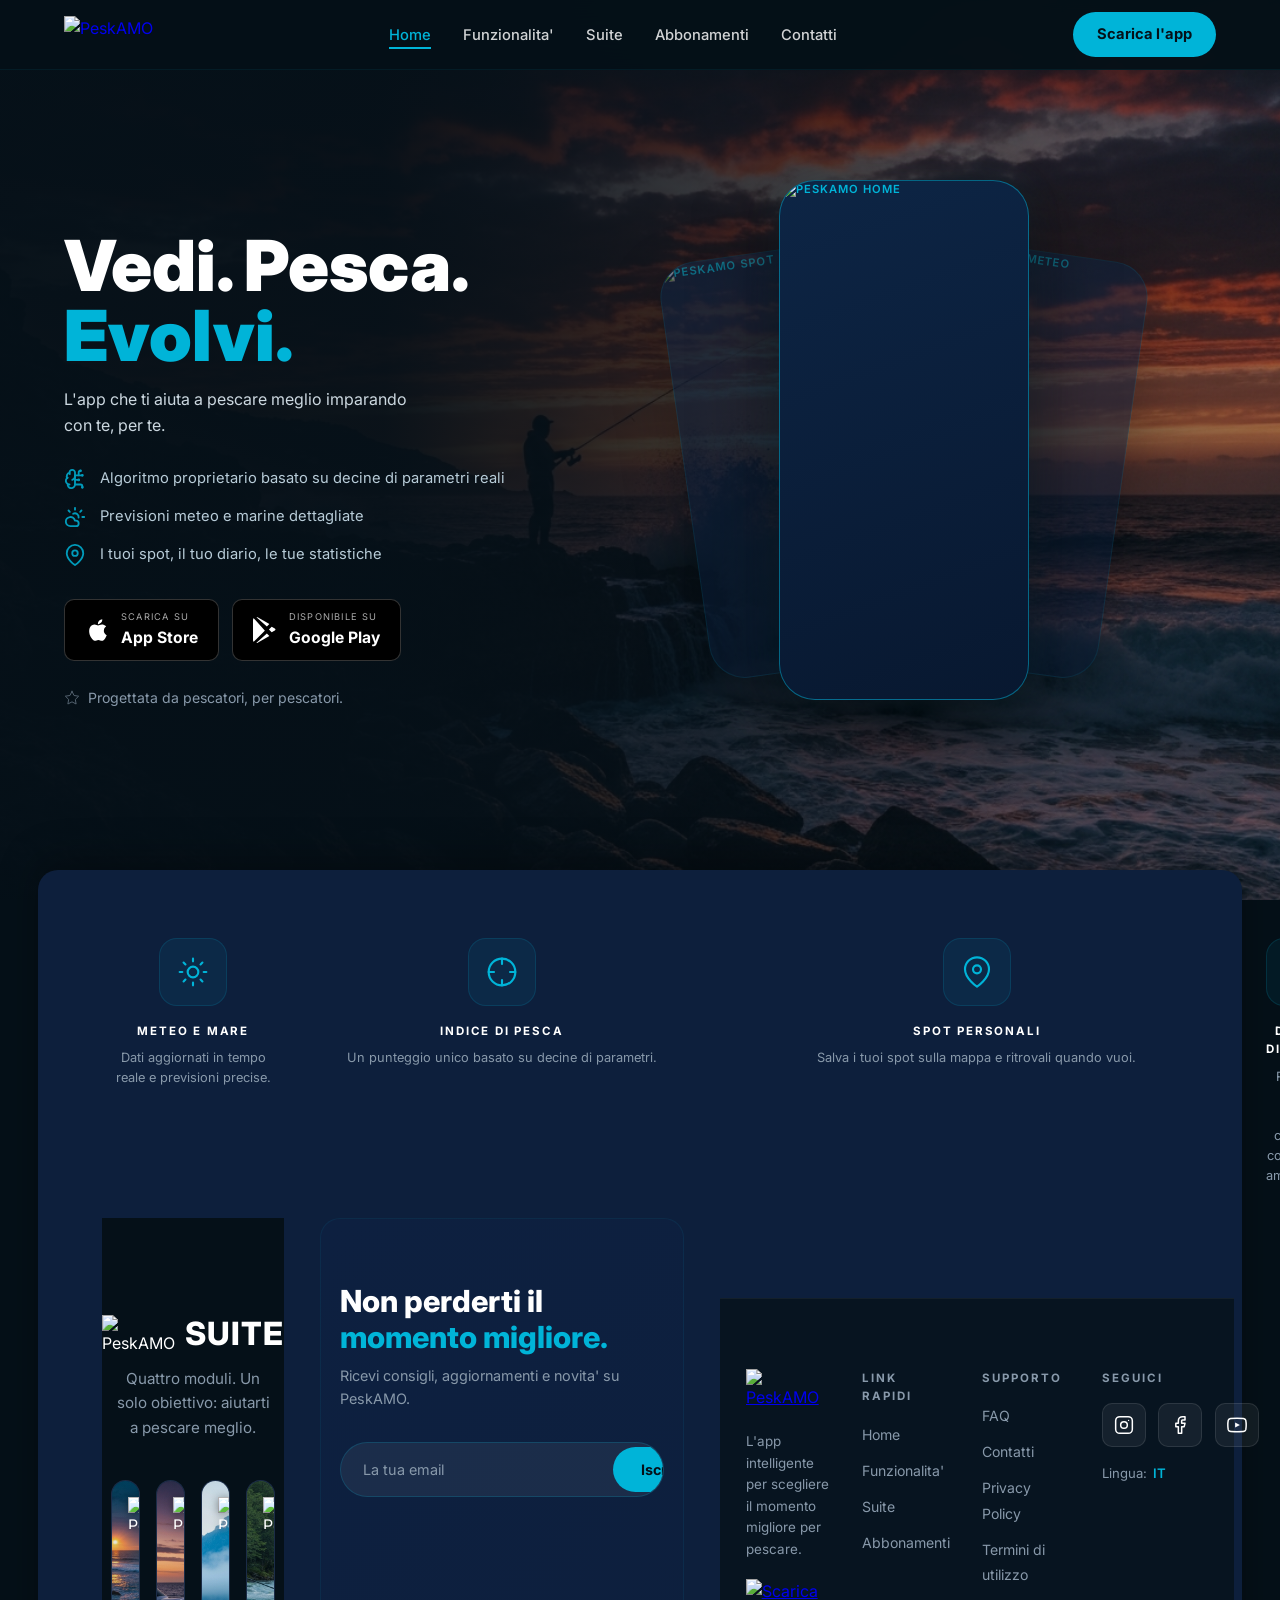
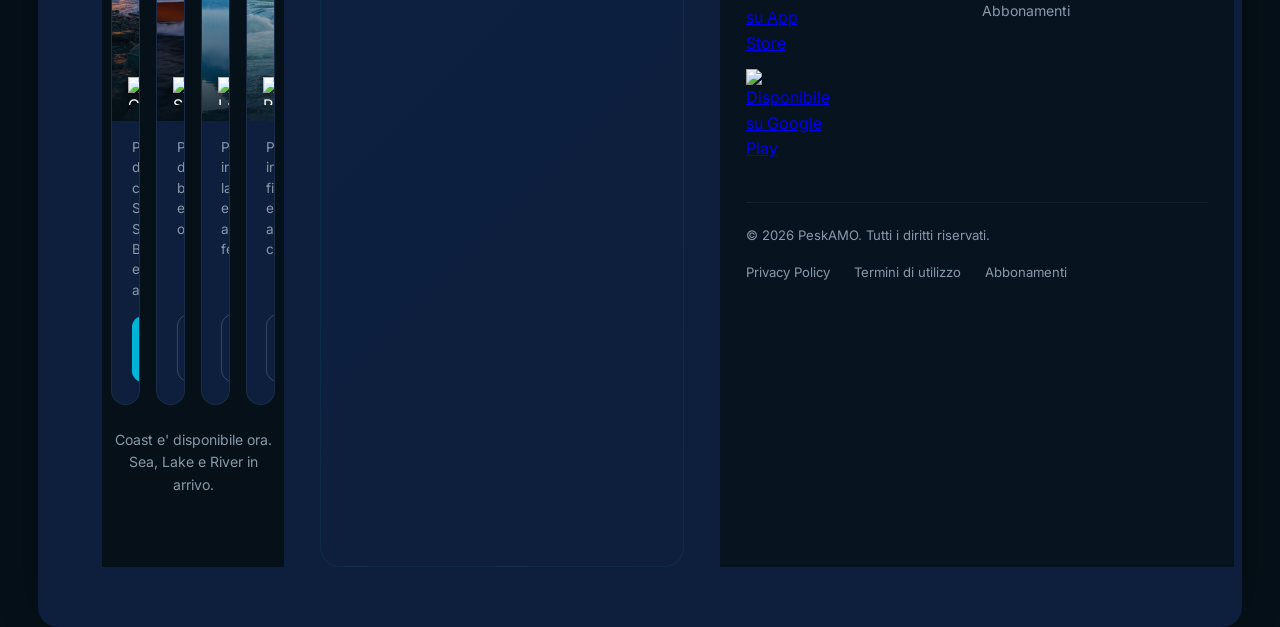
==== index.html @ 85f9ab91 "Update index.html" ====
<!DOCTYPE html>
<html lang="it">
<head>
  <meta charset="UTF-8" />
  <meta name="viewport" content="width=device-width, initial-scale=1.0" />
  <meta name="description" content="PeskAMO — L'app che ti aiuta a pescare meglio imparando con te, per te. Indice di pescosita', meteo marino, spot e diario." />
  <meta name="theme-color" content="#051018" />
  <meta property="og:title" content="PeskAMO — Vedi. Pesca. Evolvi." />
  <meta property="og:description" content="L'app che ti aiuta a pescare meglio imparando con te, per te. Indice di pescosita', meteo marino, spot e diario." />
  <meta property="og:image" content="assets/og-image.jpg" />
  <meta property="og:url" content="https://www.peskamo.com" />
  <title>PeskAMO — Vedi. Pesca. Evolvi.</title>
  <link rel="stylesheet" href="css/style.css" />
  <link rel="icon" type="image/png" href="assets/favicon.png" />
</head>
<body>

  <!-- ══ NAVBAR ══ -->
  <nav id="navbar">
    <a href="index.html" class="nav-logo-wrap">
      <img src="assets/peskamo-logo.png" alt="PeskAMO" />
    </a>
    <ul class="nav-links" id="navLinks">
      <li><a href="#hero" class="active">Home</a></li>
      <li><a href="#features">Funzionalita'</a></li>
      <li><a href="#ecosistema">Suite</a></li>
      <li><a href="abbonamenti.html">Abbonamenti</a></li>
      <li><a href="#contatti">Contatti</a></li>
      <!-- EN — da abilitare quando il sito inglese sara' pronto
      <li>
        <a href="en/index.html" class="lang-switch" aria-label="Switch to English">
          <svg width="20" height="14" viewBox="0 0 60 40" xmlns="http://www.w3.org/2000/svg">
            <rect width="60" height="40" fill="#012169"/>
            <path d="M0,0 L60,40 M60,0 L0,40" stroke="#fff" stroke-width="8"/>
            <path d="M0,0 L60,40 M60,0 L0,40" stroke="#C8102E" stroke-width="5"/>
            <path d="M30,0 V40 M0,20 H60" stroke="#fff" stroke-width="13"/>
            <path d="M30,0 V40 M0,20 H60" stroke="#C8102E" stroke-width="8"/>
          </svg>
        </a>
      </li>
      -->
    </ul>
    <a href="#hero" class="btn-cta">Scarica l'app</a>
    <div class="nav-hamburger" id="hamburger" onclick="toggleMenu()">
      <span></span><span></span><span></span>
    </div>
  </nav>

  <!-- ══ HERO ══ -->
  <section id="hero">
    <div class="hero-content">
      <h1>Vedi. Pesca. <span>Evolvi.</span></h1>
      <p class="hero-sub">L'app che ti aiuta a pescare meglio imparando con te, per te.</p>
      <ul class="hero-bullets">
        <li>
          <svg xmlns="http://www.w3.org/2000/svg" width="22" height="22" viewBox="0 0 24 24" fill="none" stroke="#00B4D8" stroke-width="2" stroke-linecap="round" stroke-linejoin="round">
            <path d="M12 5a3 3 0 1 0-5.997.125 4 4 0 0 0-2.526 5.77 4 4 0 0 0 .556 6.588A4 4 0 1 0 12 18Z"/>
            <path d="M9 13a4.5 4.5 0 0 0 3-4"/>
            <path d="M6.003 5.125A3 3 0 0 0 6.401 6.5"/>
            <path d="M3.477 10.896a4 4 0 0 1 .585-.396"/>
            <path d="M6 18a4 4 0 0 1-1.967-.516"/>
            <path d="M12 13h4"/>
            <path d="M12 18h6a2 2 0 0 1 2 2v1"/>
            <path d="M12 8h8"/>
            <path d="M16 8V5a2 2 0 0 1 2-2"/>
            <circle cx="16" cy="13" r=".5"/>
            <circle cx="18" cy="3" r=".5"/>
            <circle cx="20" cy="21" r=".5"/>
            <circle cx="20" cy="8" r=".5"/>
          </svg>
          Algoritmo proprietario basato su decine di parametri reali
        </li>
        <li>
          <svg xmlns="http://www.w3.org/2000/svg" width="22" height="22" viewBox="0 0 24 24" fill="none" stroke="#00B4D8" stroke-width="2" stroke-linecap="round" stroke-linejoin="round">
            <path d="M12 2v2"/>
            <path d="m4.93 4.93 1.41 1.41"/>
            <path d="M20 12h2"/>
            <path d="m19.07 4.93-1.41 1.41"/>
            <path d="M15.947 12.65a4 4 0 0 0-5.925-4.128"/>
            <path d="M13 22H7a5 5 0 1 1 4.9-6H13a3 3 0 0 1 0 6Z"/>
          </svg>
          Previsioni meteo e marine dettagliate
        </li>
        <li>
          <svg xmlns="http://www.w3.org/2000/svg" width="22" height="22" viewBox="0 0 24 24" fill="none" stroke="#00B4D8" stroke-width="2" stroke-linecap="round" stroke-linejoin="round">
            <path d="M21 10c0 7-9 13-9 13s-9-6-9-13a9 9 0 0 1 18 0z"/>
            <circle cx="12" cy="10" r="3"/>
          </svg>
          I tuoi spot, il tuo diario, le tue statistiche
        </li>
      </ul>
      <div class="store-badges">
        <a href="#" class="badge">
          <span class="badge-icon">
            <svg viewBox="0 0 24 24" fill="white" width="26" height="26">
              <path d="M18.71 19.5c-.83 1.24-1.71 2.45-3.05 2.47-1.34.03-1.77-.79-3.29-.79-1.53 0-2 .77-3.27.82-1.31.05-2.3-1.32-3.14-2.53C4.25 17 2.94 12.45 4.7 9.39c.87-1.52 2.43-2.48 4.12-2.51 1.28-.02 2.5.87 3.29.87.78 0 2.26-1.07 3.8-.91.65.03 2.47.26 3.64 1.98-.09.06-2.17 1.28-2.15 3.81.03 3.02 2.65 4.03 2.68 4.04-.03.07-.42 1.44-1.38 2.83M13 3.5c.73-.83 1.94-1.46 2.94-1.5.13 1.17-.34 2.35-1.04 3.19-.69.85-1.83 1.51-2.95 1.42-.15-1.15.41-2.35 1.05-3.11z"/>
            </svg>
          </span>
          <div class="badge-text"><small>Scarica su</small><strong>App Store</strong></div>
        </a>
        <a href="#" class="badge">
          <span class="badge-icon">
            <svg viewBox="0 0 24 24" fill="white" width="26" height="26">
              <path d="M3.18 23.76c.3.17.64.22.99.14l.11-.06 10.83-6.25-2.3-2.31-9.63 8.48zM.54 1.18C.2 1.56 0 2.14 0 2.88v18.24c0 .74.2 1.32.55 1.7l.09.08 10.22-10.22v-.24L.63 1.1l-.09.08zM20.1 10.7l-2.85-1.65-2.56 2.56 2.56 2.56 2.88-1.66c.82-.48.82-1.34-.03-1.81zM3.18.24l9.63 8.49 2.3-2.31L4.28.18C3.93.1 3.48.07 3.18.24z"/>
            </svg>
          </span>
          <div class="badge-text"><small>Disponibile su</small><strong>Google Play</strong></div>
        </a>
      </div>
      <p class="hero-tagline">
        <svg width="16" height="16" viewBox="0 0 24 24" fill="none" stroke="#8899AA" stroke-width="1.5" stroke-linecap="round" stroke-linejoin="round">
          <polygon points="12 2 15.09 8.26 22 9.27 17 14.14 18.18 21.02 12 17.77 5.82 21.02 7 14.14 2 9.27 8.91 8.26 12 2"/>
        </svg>
        Progettata da pescatori, per pescatori.
      </p>
    </div>

    <div class="hero-visual">
      <div class="mockup-stack">
        <div class="phone phone-left">
          <img src="assets/mockup-left.png" alt="PeskAMO Spot" />
        </div>
        <div class="phone phone-center">
          <img src="assets/mockup-center.png" alt="PeskAMO Home" />
        </div>
        <div class="phone phone-right">
          <img src="assets/mockup-right.png" alt="PeskAMO Meteo" />
        </div>
      </div>
    </div>
  </section>

  <!-- ══ FEATURES ══ -->
  <section id="features">
    <div class="features-grid">

      <!-- METEO -->
      <div class="feature-item">
        <div class="feature-icon">
          <svg xmlns="http://www.w3.org/2000/svg" width="32" height="32" viewBox="0 0 24 24" fill="none" stroke="#00B4D8" stroke-width="1.6" stroke-linecap="round" stroke-linejoin="round">
            <circle cx="12" cy="12" r="4"/>
            <path d="M12 2v2"/>
            <path d="M12 20v2"/>
            <path d="m4.93 4.93 1.41 1.41"/>
            <path d="m17.66 17.66 1.41 1.41"/>
            <path d="M2 12h2"/>
            <path d="M20 12h2"/>
            <path d="m6.34 17.66-1.41 1.41"/>
            <path d="m19.07 4.93-1.41 1.41"/>
          </svg>
        </div>
        <h3>Meteo e Mare</h3>
        <p>Dati aggiornati in tempo reale e previsioni precise.</p>
      </div>

      <!-- INDICE -->
      <div class="feature-item">
        <div class="feature-icon">
          <svg xmlns="http://www.w3.org/2000/svg" width="32" height="32" viewBox="0 0 24 24" fill="none" stroke="#00B4D8" stroke-width="1.6" stroke-linecap="round" stroke-linejoin="round">
            <circle cx="12" cy="12" r="10"/>
            <line x1="22" y1="12" x2="18" y2="12"/>
            <line x1="6" y1="12" x2="2" y2="12"/>
            <line x1="12" y1="6" x2="12" y2="2"/>
            <line x1="12" y1="22" x2="12" y2="18"/>
          </svg>
        </div>
        <h3>Indice di Pesca</h3>
        <p>Un punteggio unico basato su decine di parametri.</p>
      </div>

      <!-- SPOT -->
      <div class="feature-item">
        <div class="feature-icon">
          <svg xmlns="http://www.w3.org/2000/svg" width="32" height="32" viewBox="0 0 24 24" fill="none" stroke="#00B4D8" stroke-width="1.6" stroke-linecap="round" stroke-linejoin="round">
            <path d="M21 10c0 7-9 13-9 13s-9-6-9-13a9 9 0 0 1 18 0z"/>
            <circle cx="12" cy="10" r="3"/>
          </svg>
        </div>
        <h3>Spot Personali</h3>
        <p>Salva i tuoi spot sulla mappa e ritrovali quando vuoi.</p>
      </div>

      <!-- DIARIO -->
      <div class="feature-item">
        <div class="feature-icon">
          <svg xmlns="http://www.w3.org/2000/svg" width="32" height="32" viewBox="0 0 24 24" fill="none" stroke="#00B4D8" stroke-width="1.6" stroke-linecap="round" stroke-linejoin="round">
            <path d="M2 6h4"/>
            <path d="M2 10h4"/>
            <path d="M2 14h4"/>
            <path d="M2 18h4"/>
            <rect width="16" height="20" x="4" y="2" rx="2"/>
            <path d="M16 2v20"/>
          </svg>
        </div>
        <h3>Diario di Pesca</h3>
        <p>Registra ogni uscita, cattura e condizione ambientale.</p>
      </div>

      <!-- STATISTICHE -->
      <div class="feature-item">
        <div class="feature-icon">
          <svg xmlns="http://www.w3.org/2000/svg" width="32" height="32" viewBox="0 0 24 24" fill="none" stroke="#00B4D8" stroke-width="1.6" stroke-linecap="round" stroke-linejoin="round">
            <path d="M12 16v5"/>
            <path d="M16 14.639V21"/>
            <path d="M20 10.656V21"/>
            <path d="m22 3-8.646 8.646a.5.5 0 0 1-.708 0L9.354 8.354a.5.5 0 0 0-.707 0L2 15"/>
            <path d="M4 18.463V21"/>
            <path d="M8 14.656V21"/>
          </svg>
        </div>
        <h3>Statistiche</h3>
        <p>Analizza i tuoi dati e migliora le tue performance.</p>
      </div>

      <!-- AI -->
      <div class="feature-item">
        <div class="feature-icon">
          <svg xmlns="http://www.w3.org/2000/svg" width="32" height="32" viewBox="0 0 24 24" fill="none" stroke="#00B4D8" stroke-width="1.6" stroke-linecap="round" stroke-linejoin="round">
            <path d="M12 20v2"/>
            <path d="M12 2v2"/>
            <path d="M17 20v2"/>
            <path d="M17 2v2"/>
            <path d="M2 12h2"/>
            <path d="M2 17h2"/>
            <path d="M2 7h2"/>
            <path d="M20 12h2"/>
            <path d="M20 17h2"/>
            <path d="M20 7h2"/>
            <path d="M7 20v2"/>
            <path d="M7 2v2"/>
            <rect x="4" y="4" width="16" height="16" rx="2"/>
            <rect x="8" y="8" width="8" height="8" rx="1"/>
          </svg>
        </div>
        <h3>Intelligenza Artificiale</h3>
        <p>Riconosci le specie e ottieni consigli sempre piu' precisi.</p>
      </div>
  <!-- ══ SUITE ══ -->
  <section id="ecosistema">
    <div class="section-title-suite">
      <img src="assets/peskamo-logo.png" alt="PeskAMO" />
      <span class="suite-label">Suite</span>
    </div>
    <div class="section-title">
      <p>Quattro moduli. Un solo obiettivo: aiutarti a pescare meglio.</p>
    </div>
    <div class="eco-grid">

      <!-- COAST -->
      <div class="eco-card">
        <div class="eco-img-real" style="background-image: url('assets/eco-coast.jpg');">
          <div class="eco-img-top">
            <img src="assets/coast-logo.png" alt="PeskAMO Coast" />
          </div>
          <div class="eco-img-bottom">
            <img src="assets/coast-icon.png" alt="Coast" />
          </div>
        </div>
        <div class="eco-card-body">
          <p>Pesca dalla costa.<br />Surfcasting, Spinning, Bolognese e altro.</p>
          <a href="#" class="btn-available">Disponibile ora</a>
        </div>
      </div>

      <!-- SEA -->
      <div class="eco-card">
        <div class="eco-img-real" style="background-image: url('assets/eco-sea.jpg');">
          <div class="eco-img-top">
            <img src="assets/sea-logo.png" alt="PeskAMO Sea" />
          </div>
          <div class="eco-img-bottom">
            <img src="assets/sea-icon.png" alt="Sea" />
          </div>
        </div>
        <div class="eco-card-body">
          <p>Pesca dalla barca e offshore.</p>
          <span class="btn-coming">In arrivo</span>
        </div>
      </div>

      <!-- LAKE -->
      <div class="eco-card">
        <div class="eco-img-real" style="background-image: url('assets/eco-lake.jpg');">
          <div class="eco-img-top">
            <img src="assets/lake-logo.png" alt="PeskAMO Lake" />
          </div>
          <div class="eco-img-bottom">
            <img src="assets/lake-icon.png" alt="Lake" />
          </div>
        </div>
        <div class="eco-card-body">
          <p>Pesca in lago e acque ferme.</p>
          <span class="btn-coming">In arrivo</span>
        </div>
      </div>

      <!-- RIVER -->
      <div class="eco-card">
        <div class="eco-img-real" style="background-image: url('assets/eco-river.jpg');">
          <div class="eco-img-top">
            <img src="assets/river-logo.png" alt="PeskAMO River" />
          </div>
          <div class="eco-img-bottom">
            <img src="assets/river-icon.png" alt="River" />
          </div>
        </div>
        <div class="eco-card-body">
          <p>Pesca in fiume e acque correnti.</p>
          <span class="btn-coming">In arrivo</span>
        </div>
      </div>

    </div>
    <p class="eco-note">Coast e' disponibile ora. Sea, Lake e River in arrivo.</p>
  </section>

  <!-- ══ NEWSLETTER ══ -->
  <section id="newsletter">
    <div class="newsletter-inner">
      <div class="newsletter-text">
        <h2>Non perderti il <span>momento migliore.</span></h2>
        <p>Ricevi consigli, aggiornamenti e novita' su PeskAMO.</p>
      </div>
      <form class="newsletter-form"
            action="https://formspree.io/f/xvzyrgvj"
            method="POST">
        <input type="email" name="email" placeholder="La tua email" required />
        <button type="submit">Iscriviti</button>
      </form>
    </div>
  </section>

  <!-- ══ FOOTER ══ -->
  <footer id="contatti">
    <div class="footer-top">
      <div class="footer-col footer-logo">
        <a href="index.html">
          <img src="assets/peskamo-logo.png" alt="PeskAMO" class="footer-logo-img" />
        </a>
        <p class="footer-desc">L'app intelligente per scegliere il momento migliore per pescare.</p>
        <div class="store-badges" style="margin-top: 1.2rem; margin-bottom: 0;">
          <a href="#" class="badge-official">
            <img src="assets/badge-appstore.svg" alt="Scarica su App Store" />
          </a>
          <a href="#" class="badge-official">
            <img src="assets/badge-googleplay.png" alt="Disponibile su Google Play" />
          </a>
        </div>
      </div>
      <div class="footer-col">
        <h4>Link Rapidi</h4>
        <ul>
          <li><a href="#hero">Home</a></li>
          <li><a href="#features">Funzionalita'</a></li>
          <li><a href="#ecosistema">Suite</a></li>
          <li><a href="abbonamenti.html">Abbonamenti</a></li>
        </ul>
      </div>
      <div class="footer-col">
        <h4>Supporto</h4>
        <ul>
          <li><a href="faq.html">FAQ</a></li>
          <li><a href="mailto:support@peskamo.it">Contatti</a></li>
          <li><a href="privacy.html">Privacy Policy</a></li>
          <li><a href="termini.html">Termini di utilizzo</a></li>
          <li><a href="abbonamenti.html">Abbonamenti</a></li>
        </ul>
      </div>
      <div class="footer-col">
        <h4>Seguici</h4>
        <div class="social-icons">
          <a href="#" class="social-icon" aria-label="Instagram">
            <svg width="20" height="20" viewBox="0 0 24 24" fill="none" stroke="currentColor" stroke-width="1.8" stroke-linecap="round" stroke-linejoin="round">
              <rect x="2" y="2" width="20" height="20" rx="5"/>
              <circle cx="12" cy="12" r="4"/>
              <circle cx="17.5" cy="6.5" r="0.8" fill="currentColor" stroke="none"/>
            </svg>
          </a>
          <a href="#" class="social-icon" aria-label="Facebook">
            <svg width="20" height="20" viewBox="0 0 24 24" fill="none" stroke="currentColor" stroke-width="1.8" stroke-linecap="round" stroke-linejoin="round">
              <path d="M18 2h-3a5 5 0 0 0-5 5v3H7v4h3v8h4v-8h3l1-4h-4V7a1 1 0 0 1 1-1h3z"/>
            </svg>
          </a>
          <a href="#" class="social-icon" aria-label="YouTube">
            <svg width="20" height="20" viewBox="0 0 24 24" fill="none" stroke="currentColor" stroke-width="1.8" stroke-linecap="round" stroke-linejoin="round">
              <path d="M22.54 6.42a2.78 2.78 0 0 0-1.95-1.96C18.88 4 12 4 12 4s-6.88 0-8.59.46A2.78 2.78 0 0 0 1.46 6.42 29 29 0 0 0 1 12a29 29 0 0 0 .46 5.58 2.78 2.78 0 0 0 1.95 1.96C5.12 20 12 20 12 20s6.88 0 8.59-.46a2.78 2.78 0 0 0 1.95-1.96A29 29 0 0 0 23 12a29 29 0 0 0-.46-5.58z"/>
              <polygon points="9.75 15.02 15.5 12 9.75 8.98 9.75 15.02" fill="currentColor" stroke="none"/>
            </svg>
          </a>
        </div>
        <div class="footer-lang">
          <span>Lingua:</span>
          <a href="index.html" class="active-lang">IT</a>
          <!-- EN — da abilitare quando il sito inglese sara' pronto
          <span>|</span>
          <a href="en/index.html">
            <svg width="20" height="14" viewBox="0 0 60 40" xmlns="http://www.w3.org/2000/svg">
              <rect width="60" height="40" fill="#012169"/>
              <path d="M0,0 L60,40 M60,0 L0,40" stroke="#fff" stroke-width="8"/>
              <path d="M0,0 L60,40 M60,0 L0,40" stroke="#C8102E" stroke-width="5"/>
              <path d="M30,0 V40 M0,20 H60" stroke="#fff" stroke-width="13"/>
              <path d="M30,0 V40 M0,20 H60" stroke="#C8102E" stroke-width="8"/>
            </svg>
          </a>
          -->
        </div>
      </div>
    </div>
    <div class="footer-bottom">
      <p>&copy; 2026 PeskAMO. Tutti i diritti riservati.</p>
      <div class="footer-bottom-links">
        <a href="privacy.html">Privacy Policy</a>
        <a href="termini.html">Termini di utilizzo</a>
        <a href="abbonamenti.html">Abbonamenti</a>
      </div>
    </div>
  </footer>

  <script src="js/main.js"></script>
</body>
</html>

    </div>
  </section>
---- css/style.css ----
@import url('https://fonts.googleapis.com/css2?family=Inter:wght@400;500;600;700;800;900&display=swap');

*, *::before, *::after { box-sizing: border-box; margin: 0; padding: 0; }

:root {
  --bg:        #051018;
  --bg-deep:   #071420;
  --bg-card:   #0D1F3C;
  --primary:   #00B4D8;
  --success:   #00C896;
  --warning:   #FFD32A;
  --danger:    #FF4757;
  --bio:       #A855F7;
  --white:     #FFFFFF;
  --text-muted:#8899AA;
  --radius:    12px;
  --radius-lg: 20px;
  --font:      'Inter', sans-serif;
}

html { scroll-behavior: smooth; }

body { background: var(--bg); color: var(--white); font-family: var(--font); font-size: 16px; line-height: 1.6; overflow-x: hidden; }

/* ══ LOGO ══ */
.logo { display: inline-flex; align-items: flex-end; gap: 0px; font-size: 2rem; font-weight: 900; text-decoration: none; line-height: 1; letter-spacing: -1px; }
.logo .pesk { color: var(--white); }
.logo .a { color: #009246; }
.logo .m { color: var(--white); }
.logo .o { color: #CE2B37; }
.logo-sub { display: block; font-size: 0.62rem; font-weight: 600; font-style: italic; color: var(--primary); letter-spacing: 0.5px; margin-top: 2px; }

/* ══ NAVBAR ══ */
nav {
  position: fixed; top: 0; left: 0; right: 0; z-index: 1000;
  display: flex; align-items: center; justify-content: space-between;
  padding: 0 5%; height: 70px;
  background: rgba(5,16,24,0.95);
  backdrop-filter: blur(16px);
  border-bottom: 1px solid rgba(0,180,216,0.08);
  transition: background 0.3s, border-color 0.3s;
}
nav.scrolled { background: rgba(5,16,24,0.99); border-color: rgba(0,180,216,0.15); }
.nav-logo-wrap { display: flex; flex-direction: column; align-items: flex-start; text-decoration: none; }
.nav-links { display: flex; gap: 2rem; list-style: none; align-items: center; }
.nav-links a { color: rgba(255,255,255,0.82); text-decoration: none; font-size: 0.92rem; font-weight: 500; transition: color 0.2s; }
.nav-links a:hover, .nav-links a.active { color: var(--primary); }
.nav-links a.active { border-bottom: 2px solid var(--primary); padding-bottom: 3px; }
.lang-switch { display: flex; align-items: center; border: 1px solid rgba(255,255,255,0.12); border-radius: 6px; padding: 3px 7px !important; transition: border-color 0.2s !important; }
.lang-switch:hover { border-color: var(--primary) !important; }
.lang-switch img { width: 20px; height: 14px; object-fit: cover; border-radius: 2px; display: block; }
.btn-cta { background: var(--primary); color: #051018; font-weight: 700; padding: 11px 24px; border-radius: 50px; text-decoration: none; font-size: 0.92rem; transition: opacity 0.2s; white-space: nowrap; }
.btn-cta:hover { opacity: 0.88; }
.nav-hamburger { display: none; flex-direction: column; gap: 5px; cursor: pointer; padding: 4px; }
.nav-hamburger span { width: 24px; height: 2px; background: var(--white); border-radius: 2px; transition: transform 0.3s, opacity 0.3s; }

/* ══ HERO ══ */
#hero {
  min-height: 100vh; padding: 120px 5% 80px;
  display: flex; align-items: center; gap: 3rem;
  position: relative; overflow: hidden;
  background: linear-gradient(to right, rgba(5,16,24,0.97) 30%, rgba(5,16,24,0.4) 100%), url('../assets/hero-bg.jpg') center / cover no-repeat;
}
.hero-content { flex: 1; max-width: 480px; z-index: 2; }
.hero-content h1 { font-size: clamp(2.8rem, 5.5vw, 4.4rem); font-weight: 900; line-height: 1.0; margin-bottom: 0.1em; }
.hero-content h1 span { color: var(--primary); display: inline; }
.hero-sub { font-size: 1rem; color: #ccd8e0; margin: 1rem 0 1.8rem; max-width: 360px; line-height: 1.6; }
.hero-bullets { list-style: none; margin-bottom: 2rem; display: flex; flex-direction: column; gap: 0.9rem; }
.hero-bullets li { display: flex; align-items: center; gap: 0.85rem; font-size: 0.92rem; color: #b8ccd8; }
.hero-bullets li svg { flex-shrink: 0; opacity: 0.85; }
.store-badges { display: flex; gap: 0.8rem; flex-wrap: wrap; margin-bottom: 1.6rem; }
.badge { display: flex; align-items: center; gap: 10px; background: #000; border: 1px solid rgba(255,255,255,0.2); border-radius: 10px; padding: 10px 20px; text-decoration: none; color: var(--white); transition: border-color 0.2s, transform 0.2s; }
.badge:hover { border-color: var(--primary); transform: translateY(-1px); }
.badge-icon { display: flex; align-items: center; }
.badge-text small { display: block; font-size: 0.58rem; color: #aaa; text-transform: uppercase; letter-spacing: 1.2px; }
.badge-text strong { font-size: 0.98rem; font-weight: 700; }
.hero-tagline { display: flex; align-items: center; gap: 0.5rem; font-size: 0.88rem; color: var(--text-muted); }
.hero-tagline svg { opacity: 0.6; flex-shrink: 0; }
.hero-visual { flex: 1.3; display: flex; justify-content: center; align-items: center; z-index: 2; }

/* ══ MOCKUP STACK ══ */
.mockup-stack { position: relative; width: 440px; height: 620px; flex-shrink: 0; }
.mockup-stack .phone { position: absolute; border-radius: 36px; background: linear-gradient(160deg, #0d2545, #081830); border: 1.5px solid rgba(0,180,216,0.2); display: flex; flex-direction: column; align-items: center; justify-content: center; gap: 0.6rem; color: var(--primary); font-size: 0.7rem; font-weight: 600; letter-spacing: 1px; text-transform: uppercase; box-shadow: 0 20px 60px rgba(0,0,0,0.5); }
.phone-left { width: 210px; height: 420px; left: 0; top: 90px; transform: rotate(-8deg); opacity: 0.55; z-index: 1; }
.phone-center { width: 250px; height: 520px; left: 50%; top: 20px; transform: translateX(-50%); z-index: 3; border-color: rgba(0,180,216,0.5) !important; box-shadow: 0 30px 80px rgba(0,0,0,0.6), 0 0 40px rgba(0,180,216,0.08) !important; }
.phone-right { width: 210px; height: 420px; right: 0; top: 90px; transform: rotate(8deg); opacity: 0.5; z-index: 1; }

/* ══ FEATURES ══ */
#features { padding: 60px 5%; background: var(--bg-card); margin: -30px 3% 0; border-radius: var(--radius-lg); position: relative; z-index: 10; box-shadow: 0 -10px 40px rgba(0,0,0,0.3); scroll-margin-top: 70px; }
.features-grid { display: grid; grid-template-columns: repeat(6, 1fr); gap: 1.5rem; max-width: 1100px; margin: 0 auto; }
.feature-item { text-align: center; padding: 0.5rem; }
.feature-icon { width: 68px; height: 68px; border-radius: 18px; background: rgba(0,180,216,0.07); border: 1px solid rgba(0,180,216,0.15); display: flex; align-items: center; justify-content: center; margin: 0 auto 1rem; transition: background 0.2s, border-color 0.2s; }
.feature-item:hover .feature-icon { background: rgba(0,180,216,0.13); border-color: rgba(0,180,216,0.3); }
.feature-item h3 { font-size: 0.72rem; font-weight: 700; letter-spacing: 1.8px; text-transform: uppercase; margin-bottom: 0.5rem; color: var(--white); }
.feature-item p { font-size: 0.8rem; color: var(--text-muted); line-height: 1.55; }

/* ══ ECOSISTEMA / SUITE ══ */
#ecosistema { padding: 90px 5% 70px; background: var(--bg); scroll-margin-top: 70px; }
.section-title { text-align: center; margin-bottom: 0.5rem; }
.section-title-suite { display: flex; align-items: center; justify-content: center; gap: 0.6rem; margin-bottom: 0.5rem; }
.section-title-suite img { height: 36px; width: auto; object-fit: contain; }
.section-title-suite .suite-label { font-size: clamp(1.6rem, 3vw, 2rem); font-weight: 800; letter-spacing: 1px; text-transform: uppercase; color: var(--white); }
.section-title p { color: var(--text-muted); font-size: 0.95rem; margin-top: 0.5rem; text-align: center; }
.eco-grid { display: grid; grid-template-columns: repeat(4, 1fr); gap: 1rem; max-width: 1100px; margin: 2.5rem auto 1.5rem; }
.eco-card { background: var(--bg-card); border-radius: var(--radius-lg); overflow: hidden; border: 1px solid rgba(255,255,255,0.06); display: flex; flex-direction: column; transition: transform 0.25s, border-color 0.25s; }
.eco-card:hover { transform: translateY(-5px); border-color: rgba(0,180,216,0.22); }
.eco-img-real { height: 240px; background-size: cover; background-position: center; background-repeat: no-repeat; display: flex; flex-direction: column; align-items: flex-start; justify-content: space-between; padding: 1rem; position: relative; overflow: hidden; }
.eco-img-real::before { content: ''; position: absolute; inset: 0; background: linear-gradient(to top, rgba(5,16,24,0.85) 0%, rgba(5,16,24,0.1) 60%); z-index: 1; }
.eco-img-top { position: relative; z-index: 2; display: flex; align-items: center; }
.eco-img-top img { height: 32px; width: auto; object-fit: contain; filter: brightness(1.1); }
.eco-img-bottom { position: relative; z-index: 2; display: flex; align-items: center; }
.eco-img-bottom img { height: 28px; width: auto; object-fit: contain; filter: brightness(1.1); }
.eco-card-body { padding: 1rem 1.2rem 1.4rem; flex: 1; display: flex; flex-direction: column; }
.eco-card-body p { font-size: 0.85rem; color: var(--text-muted); margin-bottom: 1rem; flex: 1; line-height: 1.5; }
.btn-available { background: var(--primary); color: #051018; font-weight: 700; padding: 11px; border-radius: 50px; text-align: center; text-decoration: none; font-size: 0.85rem; display: block; transition: opacity 0.2s; }
.btn-available:hover { opacity: 0.85; }
.btn-coming { background: transparent; color: var(--white); font-weight: 600; padding: 11px; border-radius: 50px; text-align: center; border: 1px solid rgba(255,255,255,0.18); font-size: 0.85rem; display: block; }
.eco-note { text-align: center; color: var(--text-muted); font-size: 0.88rem; margin-top: 0.8rem; }

/* ══ CHIP PIANI ══ */
.plan-chip { display: inline-block; font-size: 0.65rem; font-weight: 700; letter-spacing: 1.5px; text-transform: uppercase; padding: 4px 12px; border-radius: 50px; margin-bottom: 0.8rem; }
.plan-chip.free { background: rgba(255,255,255,0.08); color: var(--text-muted); border: 1px solid rgba(255,255,255,0.15); }
.plan-chip.premium { background: rgba(0,180,216,0.12); color: var(--primary); border: 1px solid rgba(0,180,216,0.3); }

/* ══ NEWSLETTER ══ */
#newsletter { padding: 64px 5%; background: linear-gradient(135deg, #0d2040 0%, #0d1f3c 100%); margin: 0 3%; border-radius: var(--radius-lg); border: 1px solid rgba(0,180,216,0.08); }
.newsletter-inner { max-width: 1000px; margin: 0 auto; display: flex; align-items: center; justify-content: space-between; gap: 2rem; flex-wrap: wrap; }
.newsletter-text h2 { font-size: clamp(1.4rem, 2.5vw, 1.9rem); font-weight: 800; line-height: 1.2; }
.newsletter-text h2 span { color: var(--primary); }
.newsletter-text p { color: var(--text-muted); font-size: 0.9rem; margin-top: 0.5rem; }
.newsletter-form { display: flex; flex: 1; max-width: 480px; background: rgba(255,255,255,0.06); border-radius: 50px; border: 1px solid rgba(0,180,216,0.2); overflow: hidden; }
.newsletter-form input { flex: 1; padding: 14px 22px; background: transparent; border: none; color: var(--white); font-size: 0.9rem; outline: none; font-family: var(--font); }
.newsletter-form input::placeholder { color: var(--text-muted); }
.newsletter-form button { background: var(--primary); color: #051018; font-weight: 700; padding: 14px 28px; border-radius: 50px; border: none; cursor: pointer; font-size: 0.9rem; transition: opacity 0.2s; white-space: nowrap; font-family: var(--font); margin: 4px; }
.newsletter-form button:hover { opacity: 0.88; }
/* ══ FOOTER ══ */
footer { padding: 70px 5% 30px; background: var(--bg-deep); border-top: 1px solid rgba(255,255,255,0.05); margin-top: 80px; }
.footer-top { display: grid; grid-template-columns: 1.8fr 1fr 1fr 1fr; gap: 2rem; max-width: 1100px; margin: 0 auto 2.5rem; }
.footer-col h4 { font-size: 0.72rem; font-weight: 700; letter-spacing: 2px; text-transform: uppercase; color: var(--text-muted); margin-bottom: 1rem; }
.footer-col ul { list-style: none; display: flex; flex-direction: column; gap: 0.65rem; }
.footer-col ul li a { color: var(--text-muted); text-decoration: none; font-size: 0.88rem; transition: color 0.2s; }
.footer-col ul li a:hover { color: var(--primary); }
.footer-logo { display: flex; flex-direction: column; align-items: flex-start; }
.footer-desc { font-size: 0.84rem; color: var(--text-muted); margin-top: 0.8rem; max-width: 210px; line-height: 1.6; }
.social-icons { display: flex; gap: 0.8rem; margin-top: 1rem; }
.social-icon { width: 44px; height: 44px; border-radius: 10px; background: rgba(255,255,255,0.06); border: 1px solid rgba(255,255,255,0.1); display: flex; align-items: center; justify-content: center; text-decoration: none; color: var(--white); transition: background 0.2s, color 0.2s, border-color 0.2s; }
.social-icon:hover { background: rgba(0,180,216,0.15); color: var(--primary); border-color: rgba(0,180,216,0.3); }
.footer-bottom { max-width: 1100px; margin: 0 auto; border-top: 1px solid rgba(255,255,255,0.05); padding-top: 1.4rem; display: flex; align-items: center; justify-content: space-between; flex-wrap: wrap; gap: 1rem; }
.footer-bottom p { font-size: 0.82rem; color: var(--text-muted); }
.footer-bottom-links { display: flex; gap: 1.5rem; flex-wrap: wrap; }
.footer-bottom-links a { color: var(--text-muted); text-decoration: none; font-size: 0.82rem; transition: color 0.2s; }
.footer-bottom-links a:hover { color: var(--primary); }
.footer-lang { display: flex; align-items: center; gap: 6px; margin-top: 1rem; flex-wrap: wrap; }
.footer-lang span { color: var(--text-muted); font-size: 0.82rem; }
.footer-lang a { font-size: 0.82rem; text-decoration: none; transition: color 0.2s; color: var(--text-muted); }
.footer-lang a:hover { color: var(--primary); }
.footer-lang a.active-lang { color: var(--primary); font-weight: 600; }
.footer-lang .flag-icon { width: 20px; height: 14px; object-fit: cover; border-radius: 2px; display: inline-block; vertical-align: middle; }

/* ══ ANIMAZIONI ══ */
.fade-in { opacity: 0; transform: translateY(22px); transition: opacity 0.55s ease, transform 0.55s ease; }
.fade-in.visible { opacity: 1; transform: translateY(0); }

/* ══ HAMBURGER ══ */
.nav-hamburger.active span:nth-child(1) { transform: translateY(7px) rotate(45deg); }
.nav-hamburger.active span:nth-child(2) { opacity: 0; }
.nav-hamburger.active span:nth-child(3) { transform: translateY(-7px) rotate(-45deg); }

/* ══ RESPONSIVE 1024px ══ */
@media (max-width: 1024px) {
  .features-grid { grid-template-columns: repeat(3, 1fr); }
  .eco-grid { grid-template-columns: repeat(2, 1fr); }
  .footer-top { grid-template-columns: 1fr 1fr; }
  .mockup-stack { width: 360px; height: 520px; }
  .phone-center { width: 210px; height: 440px; }
  .phone-left, .phone-right { width: 175px; height: 350px; }
}

/* ══ RESPONSIVE 768px ══ */
@media (max-width: 768px) {
  #hero { flex-direction: column; text-align: center; padding-top: 110px; gap: 2.5rem; }
  .hero-content { max-width: 100%; }
  .hero-content h1 span { display: inline; }
  .hero-sub { max-width: 100%; margin-left: auto; margin-right: auto; }
  .hero-bullets li { justify-content: center; }
  .store-badges { justify-content: center; }
  .hero-tagline { justify-content: center; }
  .hero-visual { width: 100%; }
  .mockup-stack { width: 300px; height: 460px; margin: 0 auto; }
  .phone-center { width: 190px; height: 390px; }
  .phone-left { width: 155px; height: 310px; top: 70px; }
  .phone-right { width: 155px; height: 310px; top: 70px; }
  #features { margin: 0 2%; }
  #newsletter { margin: 0 2%; }
  .features-grid { grid-template-columns: repeat(2, 1fr); gap: 1.2rem; }
  .eco-grid { grid-template-columns: 1fr; max-width: 400px; margin-left: auto; margin-right: auto; }
  .newsletter-inner { flex-direction: column; }
  .newsletter-form { max-width: 100%; width: 100%; }
  .footer-top { grid-template-columns: 1fr; }
  .nav-links { display: none; flex-direction: column; position: absolute; top: 70px; left: 0; right: 0; background: rgba(5,16,24,0.98); padding: 1.5rem 5%; gap: 1.2rem; border-bottom: 1px solid rgba(0,180,216,0.1); }
  .nav-links.open { display: flex; }
  .nav-hamburger { display: flex; }
  .lang-switch { align-self: flex-start; }
  .section-title-suite { flex-wrap: wrap; }
}

/* ══ RESPONSIVE 480px ══ */
@media (max-width: 480px) {
  .features-grid { grid-template-columns: 1fr 1fr; }
  .eco-grid { max-width: 100%; }
  #features { margin: 0; border-radius: 0; }
  #newsletter { margin: 0; border-radius: 0; }
  .mockup-stack { width: 260px; height: 400px; }
  .phone-center { width: 165px; height: 340px; }
  .phone-left { width: 135px; height: 270px; top: 60px; }
  .phone-right { width: 135px; height: 270px; top: 60px; }
  .footer-lang { margin-top: 12px; }
  .section-title-suite img { height: 28px; }
}
/* ══ IMMAGINI REALI ══ */
.phone { overflow: hidden; }
.phone img { width: 100%; height: 100%; object-fit: cover; border-radius: 34px; display: block; }
.phone span { display: none; }

/* ══ ECO CARD IMMAGINE ══ */
.eco-img-real {
  height: 240px;
  background-size: cover;
  background-position: center;
  background-repeat: no-repeat;
  display: flex;
  flex-direction: column;
  align-items: flex-start;
  justify-content: space-between;
  padding: 1rem;
  position: relative;
  overflow: hidden;
}
.eco-img-real::before {
  content: '';
  position: absolute;
  inset: 0;
  background: linear-gradient(to top, rgba(5,16,24,0.85) 0%, rgba(5,16,24,0.1) 60%);
  z-index: 1;
}
.eco-img-top { position: relative; z-index: 2; display: flex; align-items: center; }
.eco-img-top img { height: 32px; width: auto; object-fit: contain; filter: brightness(1.1) drop-shadow(0 1px 4px rgba(0,0,0,0.4)); }
.eco-img-bottom { position: relative; z-index: 2; display: flex; align-items: center; }
.eco-img-bottom img { height: 28px; width: auto; object-fit: contain; filter: brightness(1.1) drop-shadow(0 1px 4px rgba(0,0,0,0.4)); }

/* ══ NAVBAR LOGO IMG ══ */
.nav-logo-wrap img { height: 38px; width: auto; object-fit: contain; display: block; }

/* ══ FOOTER LOGO IMG ══ */
.footer-logo-img { height: 36px; width: auto; object-fit: contain; margin-bottom: 0.5rem; }

/* ══ SWITCHER BANDIERA ══ */
.lang-switch { display: inline-flex; align-items: center; justify-content: center; border: 1px solid rgba(255,255,255,0.15); border-radius: 6px; padding: 4px 7px !important; transition: border-color 0.2s, box-shadow 0.2s; text-decoration: none; }
.lang-switch:hover { border-color: var(--primary) !important; box-shadow: 0 0 0 2px rgba(0,180,216,0.15); }
.lang-switch svg { display: block; border-radius: 2px; overflow: hidden; }
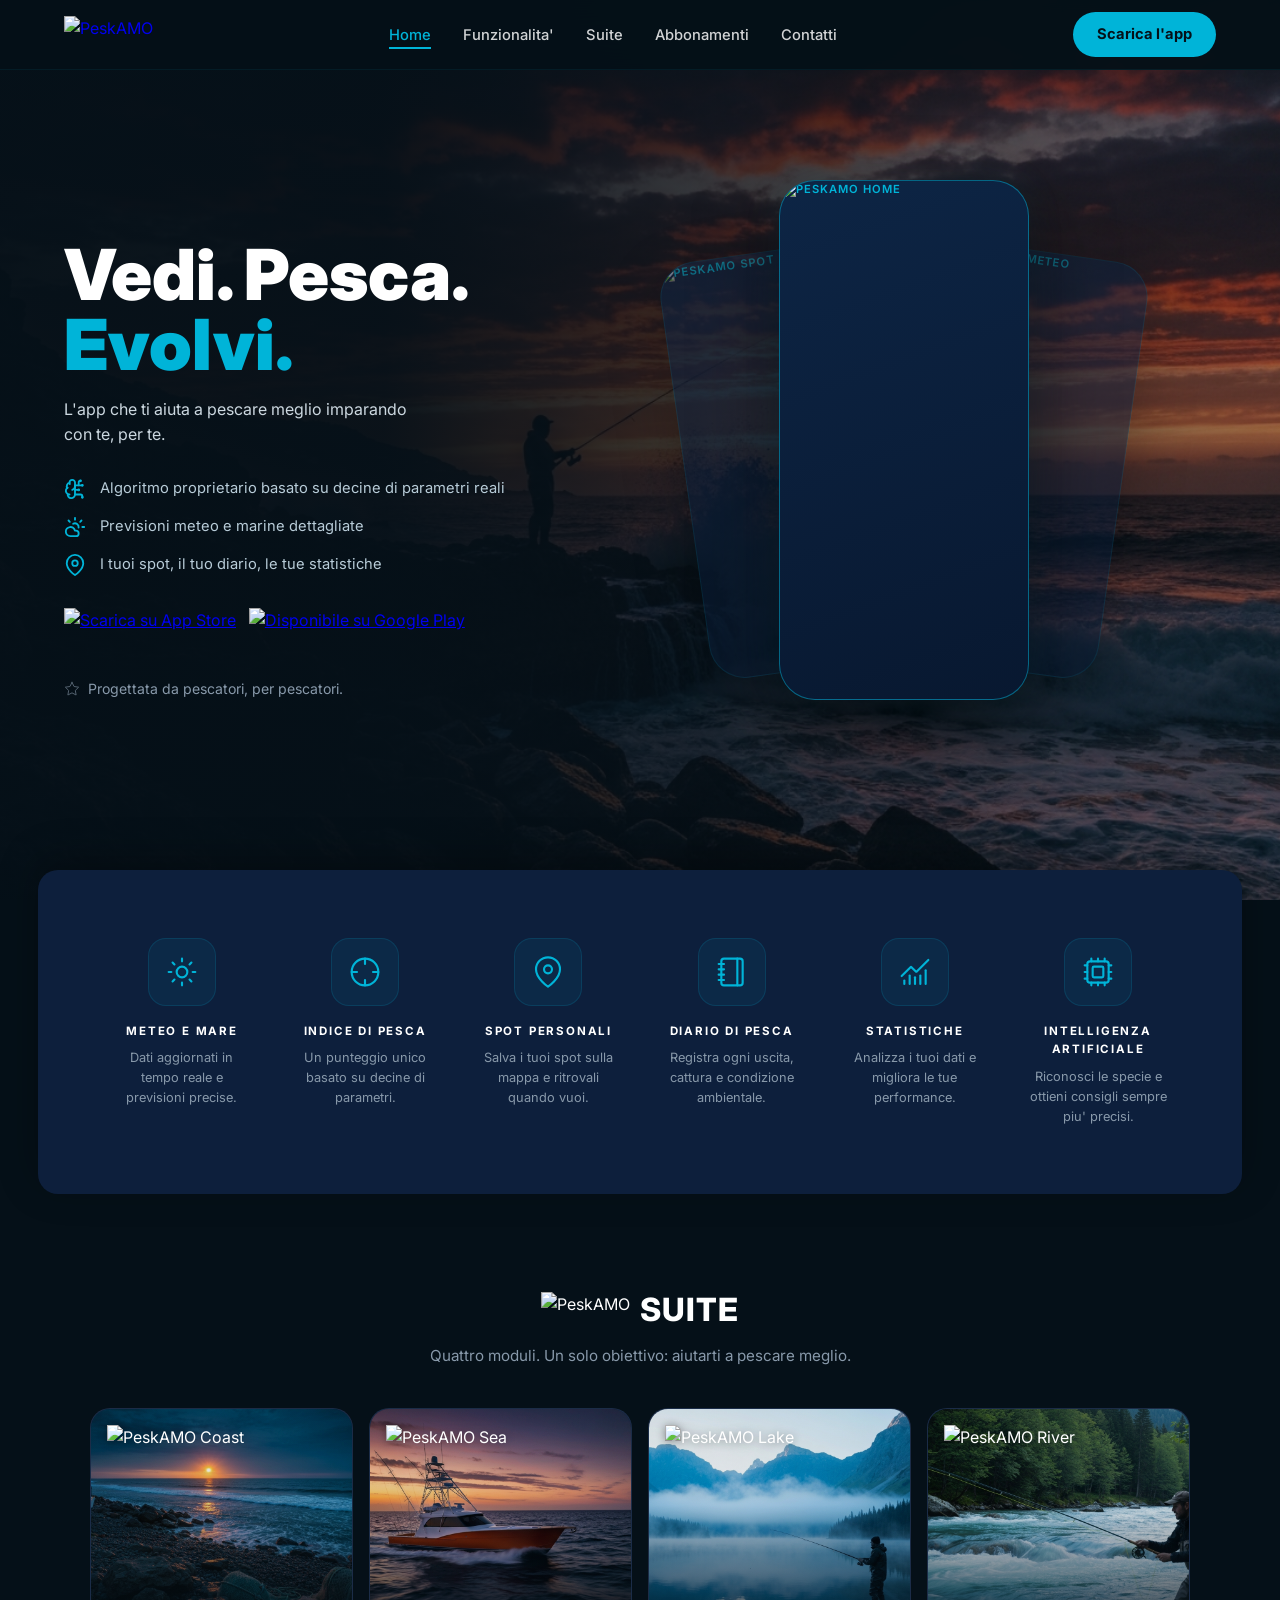
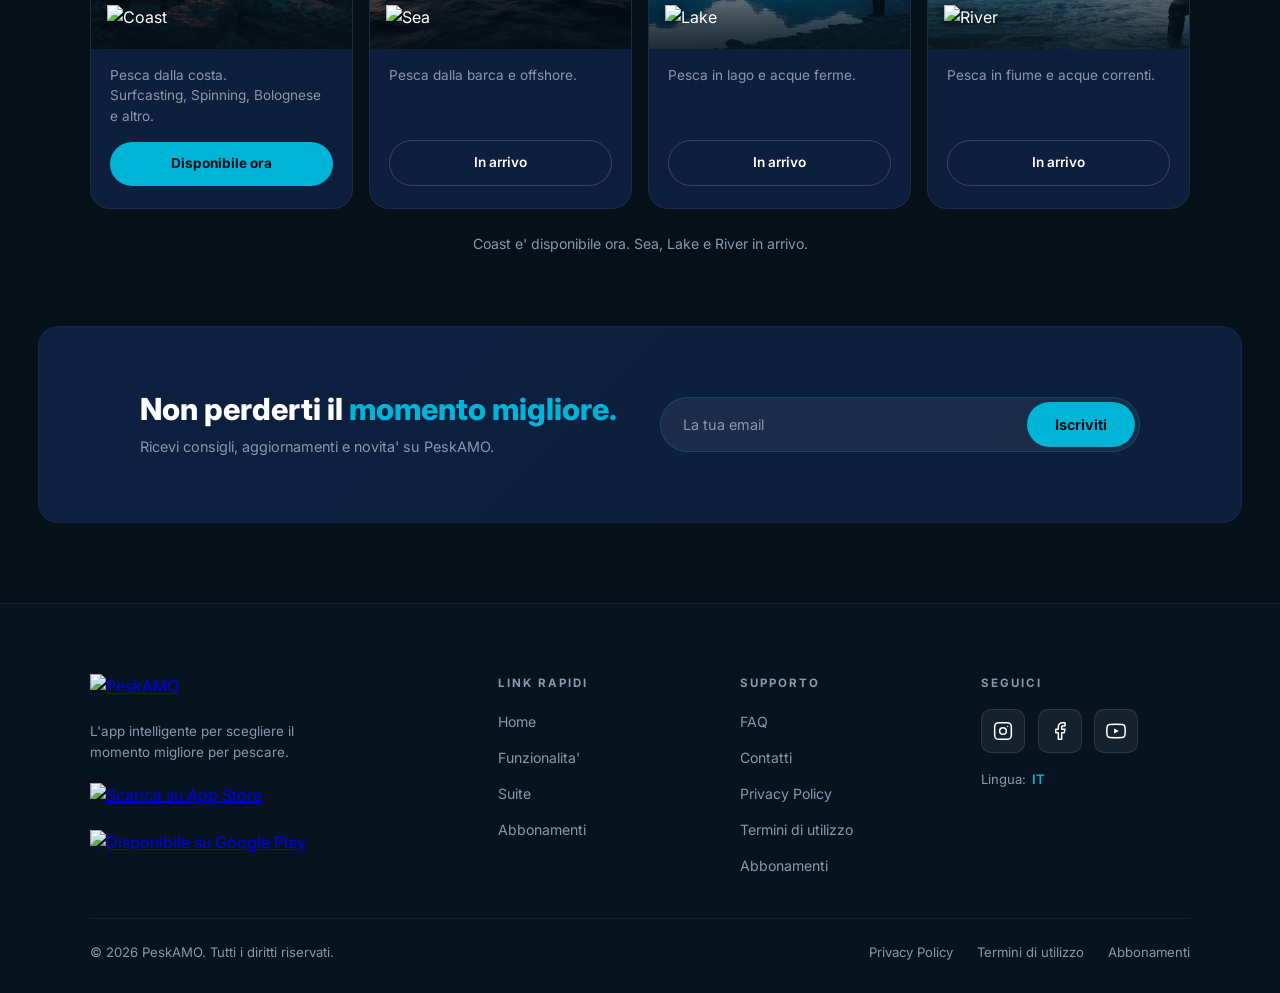
==== commit 391f7fd2: "Update index.html" ====
--- a/index.html
+++ b/index.html
@@ -90,21 +90,11 @@
         </li>
       </ul>
       <div class="store-badges">
-        <a href="#" class="badge">
-          <span class="badge-icon">
-            <svg viewBox="0 0 24 24" fill="white" width="26" height="26">
-              <path d="M18.71 19.5c-.83 1.24-1.71 2.45-3.05 2.47-1.34.03-1.77-.79-3.29-.79-1.53 0-2 .77-3.27.82-1.31.05-2.3-1.32-3.14-2.53C4.25 17 2.94 12.45 4.7 9.39c.87-1.52 2.43-2.48 4.12-2.51 1.28-.02 2.5.87 3.29.87.78 0 2.26-1.07 3.8-.91.65.03 2.47.26 3.64 1.98-.09.06-2.17 1.28-2.15 3.81.03 3.02 2.65 4.03 2.68 4.04-.03.07-.42 1.44-1.38 2.83M13 3.5c.73-.83 1.94-1.46 2.94-1.5.13 1.17-.34 2.35-1.04 3.19-.69.85-1.83 1.51-2.95 1.42-.15-1.15.41-2.35 1.05-3.11z"/>
-            </svg>
-          </span>
-          <div class="badge-text"><small>Scarica su</small><strong>App Store</strong></div>
+        <a href="#" class="badge-official">
+          <img src="assets/badge-appstore.svg" alt="Scarica su App Store" />
         </a>
-        <a href="#" class="badge">
-          <span class="badge-icon">
-            <svg viewBox="0 0 24 24" fill="white" width="26" height="26">
-              <path d="M3.18 23.76c.3.17.64.22.99.14l.11-.06 10.83-6.25-2.3-2.31-9.63 8.48zM.54 1.18C.2 1.56 0 2.14 0 2.88v18.24c0 .74.2 1.32.55 1.7l.09.08 10.22-10.22v-.24L.63 1.1l-.09.08zM20.1 10.7l-2.85-1.65-2.56 2.56 2.56 2.56 2.88-1.66c.82-.48.82-1.34-.03-1.81zM3.18.24l9.63 8.49 2.3-2.31L4.28.18C3.93.1 3.48.07 3.18.24z"/>
-            </svg>
-          </span>
-          <div class="badge-text"><small>Disponibile su</small><strong>Google Play</strong></div>
+        <a href="#" class="badge-official">
+          <img src="assets/badge-googleplay.png" alt="Disponibile su Google Play" />
         </a>
       </div>
       <p class="hero-tagline">
@@ -235,6 +225,9 @@
         <h3>Intelligenza Artificiale</h3>
         <p>Riconosci le specie e ottieni consigli sempre piu' precisi.</p>
       </div>
+
+    </div>
+  </section>
   <!-- ══ SUITE ══ -->
   <section id="ecosistema">
     <div class="section-title-suite">
@@ -338,7 +331,7 @@
           <img src="assets/peskamo-logo.png" alt="PeskAMO" class="footer-logo-img" />
         </a>
         <p class="footer-desc">L'app intelligente per scegliere il momento migliore per pescare.</p>
-        <div class="store-badges" style="margin-top: 1.2rem; margin-bottom: 0;">
+        <div class="footer-badges">
           <a href="#" class="badge-official">
             <img src="assets/badge-appstore.svg" alt="Scarica su App Store" />
           </a>
@@ -419,6 +412,3 @@
   <script src="js/main.js"></script>
 </body>
 </html>
-
-    </div>
-  </section>
--- a/css/style.css
+++ b/css/style.css
@@ -42,13 +42,14 @@
 }
 nav.scrolled { background: rgba(5,16,24,0.99); border-color: rgba(0,180,216,0.15); }
 .nav-logo-wrap { display: flex; flex-direction: column; align-items: flex-start; text-decoration: none; }
+.nav-logo-wrap img { height: 38px; width: auto; object-fit: contain; display: block; }
 .nav-links { display: flex; gap: 2rem; list-style: none; align-items: center; }
 .nav-links a { color: rgba(255,255,255,0.82); text-decoration: none; font-size: 0.92rem; font-weight: 500; transition: color 0.2s; }
 .nav-links a:hover, .nav-links a.active { color: var(--primary); }
 .nav-links a.active { border-bottom: 2px solid var(--primary); padding-bottom: 3px; }
-.lang-switch { display: flex; align-items: center; border: 1px solid rgba(255,255,255,0.12); border-radius: 6px; padding: 3px 7px !important; transition: border-color 0.2s !important; }
-.lang-switch:hover { border-color: var(--primary) !important; }
-.lang-switch img { width: 20px; height: 14px; object-fit: cover; border-radius: 2px; display: block; }
+.lang-switch { display: inline-flex; align-items: center; justify-content: center; border: 1px solid rgba(255,255,255,0.15); border-radius: 6px; padding: 4px 7px !important; transition: border-color 0.2s, box-shadow 0.2s; text-decoration: none; }
+.lang-switch:hover { border-color: var(--primary) !important; box-shadow: 0 0 0 2px rgba(0,180,216,0.15); }
+.lang-switch svg { display: block; border-radius: 2px; overflow: hidden; }
 .btn-cta { background: var(--primary); color: #051018; font-weight: 700; padding: 11px 24px; border-radius: 50px; text-decoration: none; font-size: 0.92rem; transition: opacity 0.2s; white-space: nowrap; }
 .btn-cta:hover { opacity: 0.88; }
 .nav-hamburger { display: none; flex-direction: column; gap: 5px; cursor: pointer; padding: 4px; }
@@ -66,14 +67,12 @@
 .hero-content h1 span { color: var(--primary); display: inline; }
 .hero-sub { font-size: 1rem; color: #ccd8e0; margin: 1rem 0 1.8rem; max-width: 360px; line-height: 1.6; }
 .hero-bullets { list-style: none; margin-bottom: 2rem; display: flex; flex-direction: column; gap: 0.9rem; }
-.hero-bullets li { display: flex; align-items: center; gap: 0.85rem; font-size: 0.92rem; color: #b8ccd8; }
-.hero-bullets li svg { flex-shrink: 0; opacity: 0.85; }
-.store-badges { display: flex; gap: 0.8rem; flex-wrap: wrap; margin-bottom: 1.6rem; }
-.badge { display: flex; align-items: center; gap: 10px; background: #000; border: 1px solid rgba(255,255,255,0.2); border-radius: 10px; padding: 10px 20px; text-decoration: none; color: var(--white); transition: border-color 0.2s, transform 0.2s; }
-.badge:hover { border-color: var(--primary); transform: translateY(-1px); }
-.badge-icon { display: flex; align-items: center; }
-.badge-text small { display: block; font-size: 0.58rem; color: #aaa; text-transform: uppercase; letter-spacing: 1.2px; }
-.badge-text strong { font-size: 0.98rem; font-weight: 700; }
+.hero-bullets li { display: flex; align-items: flex-start; gap: 0.85rem; font-size: 0.92rem; color: #b8ccd8; text-align: left; }
+.hero-bullets li svg { flex-shrink: 0; margin-top: 1px; }
+.store-badges { display: flex; gap: 0.8rem; flex-wrap: wrap; margin-bottom: 1.6rem; align-items: center; }
+.badge-official { display: inline-block; transition: opacity 0.2s, transform 0.2s; }
+.badge-official:hover { opacity: 0.85; transform: translateY(-1px); }
+.badge-official img { height: 44px; width: auto; display: block; }
 .hero-tagline { display: flex; align-items: center; gap: 0.5rem; font-size: 0.88rem; color: var(--text-muted); }
 .hero-tagline svg { opacity: 0.6; flex-shrink: 0; }
 .hero-visual { flex: 1.3; display: flex; justify-content: center; align-items: center; z-index: 2; }
@@ -107,9 +106,9 @@
 .eco-img-real { height: 240px; background-size: cover; background-position: center; background-repeat: no-repeat; display: flex; flex-direction: column; align-items: flex-start; justify-content: space-between; padding: 1rem; position: relative; overflow: hidden; }
 .eco-img-real::before { content: ''; position: absolute; inset: 0; background: linear-gradient(to top, rgba(5,16,24,0.85) 0%, rgba(5,16,24,0.1) 60%); z-index: 1; }
 .eco-img-top { position: relative; z-index: 2; display: flex; align-items: center; }
-.eco-img-top img { height: 32px; width: auto; object-fit: contain; filter: brightness(1.1); }
+.eco-img-top img { height: 32px; width: auto; object-fit: contain; filter: brightness(1.1) drop-shadow(0 1px 4px rgba(0,0,0,0.4)); }
 .eco-img-bottom { position: relative; z-index: 2; display: flex; align-items: center; }
-.eco-img-bottom img { height: 28px; width: auto; object-fit: contain; filter: brightness(1.1); }
+.eco-img-bottom img { height: 28px; width: auto; object-fit: contain; filter: brightness(1.1) drop-shadow(0 1px 4px rgba(0,0,0,0.4)); }
 .eco-card-body { padding: 1rem 1.2rem 1.4rem; flex: 1; display: flex; flex-direction: column; }
 .eco-card-body p { font-size: 0.85rem; color: var(--text-muted); margin-bottom: 1rem; flex: 1; line-height: 1.5; }
 .btn-available { background: var(--primary); color: #051018; font-weight: 700; padding: 11px; border-radius: 50px; text-align: center; text-decoration: none; font-size: 0.85rem; display: block; transition: opacity 0.2s; }
@@ -141,7 +140,10 @@
 .footer-col ul li a { color: var(--text-muted); text-decoration: none; font-size: 0.88rem; transition: color 0.2s; }
 .footer-col ul li a:hover { color: var(--primary); }
 .footer-logo { display: flex; flex-direction: column; align-items: flex-start; }
+.footer-logo-img { height: 36px; width: auto; object-fit: contain; margin-bottom: 0.5rem; }
 .footer-desc { font-size: 0.84rem; color: var(--text-muted); margin-top: 0.8rem; max-width: 210px; line-height: 1.6; }
+.footer-badges { display: flex; flex-direction: column; gap: 0.6rem; margin-top: 1.2rem; }
+.footer-badges .badge-official img { height: 38px; width: auto; display: block; }
 .social-icons { display: flex; gap: 0.8rem; margin-top: 1rem; }
 .social-icon { width: 44px; height: 44px; border-radius: 10px; background: rgba(255,255,255,0.06); border: 1px solid rgba(255,255,255,0.1); display: flex; align-items: center; justify-content: center; text-decoration: none; color: var(--white); transition: background 0.2s, color 0.2s, border-color 0.2s; }
 .social-icon:hover { background: rgba(0,180,216,0.15); color: var(--primary); border-color: rgba(0,180,216,0.3); }
@@ -155,7 +157,6 @@
 .footer-lang a { font-size: 0.82rem; text-decoration: none; transition: color 0.2s; color: var(--text-muted); }
 .footer-lang a:hover { color: var(--primary); }
 .footer-lang a.active-lang { color: var(--primary); font-weight: 600; }
-.footer-lang .flag-icon { width: 20px; height: 14px; object-fit: cover; border-radius: 2px; display: inline-block; vertical-align: middle; }
 
 /* ══ ANIMAZIONI ══ */
 .fade-in { opacity: 0; transform: translateY(22px); transition: opacity 0.55s ease, transform 0.55s ease; }
@@ -182,7 +183,8 @@
   .hero-content { max-width: 100%; }
   .hero-content h1 span { display: inline; }
   .hero-sub { max-width: 100%; margin-left: auto; margin-right: auto; }
-  .hero-bullets li { justify-content: center; }
+  .hero-bullets { align-items: flex-start; max-width: 320px; margin-left: auto; margin-right: auto; }
+  .hero-bullets li { text-align: left; }
   .store-badges { justify-content: center; }
   .hero-tagline { justify-content: center; }
   .hero-visual { width: 100%; }
@@ -202,6 +204,7 @@
   .nav-hamburger { display: flex; }
   .lang-switch { align-self: flex-start; }
   .section-title-suite { flex-wrap: wrap; }
+  .footer-badges { flex-direction: row; flex-wrap: wrap; }
 }
 
 /* ══ RESPONSIVE 480px ══ */
@@ -216,6 +219,7 @@
   .phone-right { width: 135px; height: 270px; top: 60px; }
   .footer-lang { margin-top: 12px; }
   .section-title-suite img { height: 28px; }
+  .hero-bullets { max-width: 100%; }
 }
 /* ══ IMMAGINI REALI ══ */
 .phone { overflow: hidden; }
@@ -254,6 +258,11 @@
 /* ══ FOOTER LOGO IMG ══ */
 .footer-logo-img { height: 36px; width: auto; object-fit: contain; margin-bottom: 0.5rem; }
 
+/* ══ BADGE UFFICIALI ══ */
+.badge-official { display: inline-block; transition: opacity 0.2s, transform 0.2s; }
+.badge-official:hover { opacity: 0.85; transform: translateY(-1px); }
+.badge-official img { height: 44px; width: auto; display: block; }
+
 /* ══ SWITCHER BANDIERA ══ */
 .lang-switch { display: inline-flex; align-items: center; justify-content: center; border: 1px solid rgba(255,255,255,0.15); border-radius: 6px; padding: 4px 7px !important; transition: border-color 0.2s, box-shadow 0.2s; text-decoration: none; }
 .lang-switch:hover { border-color: var(--primary) !important; box-shadow: 0 0 0 2px rgba(0,180,216,0.15); }
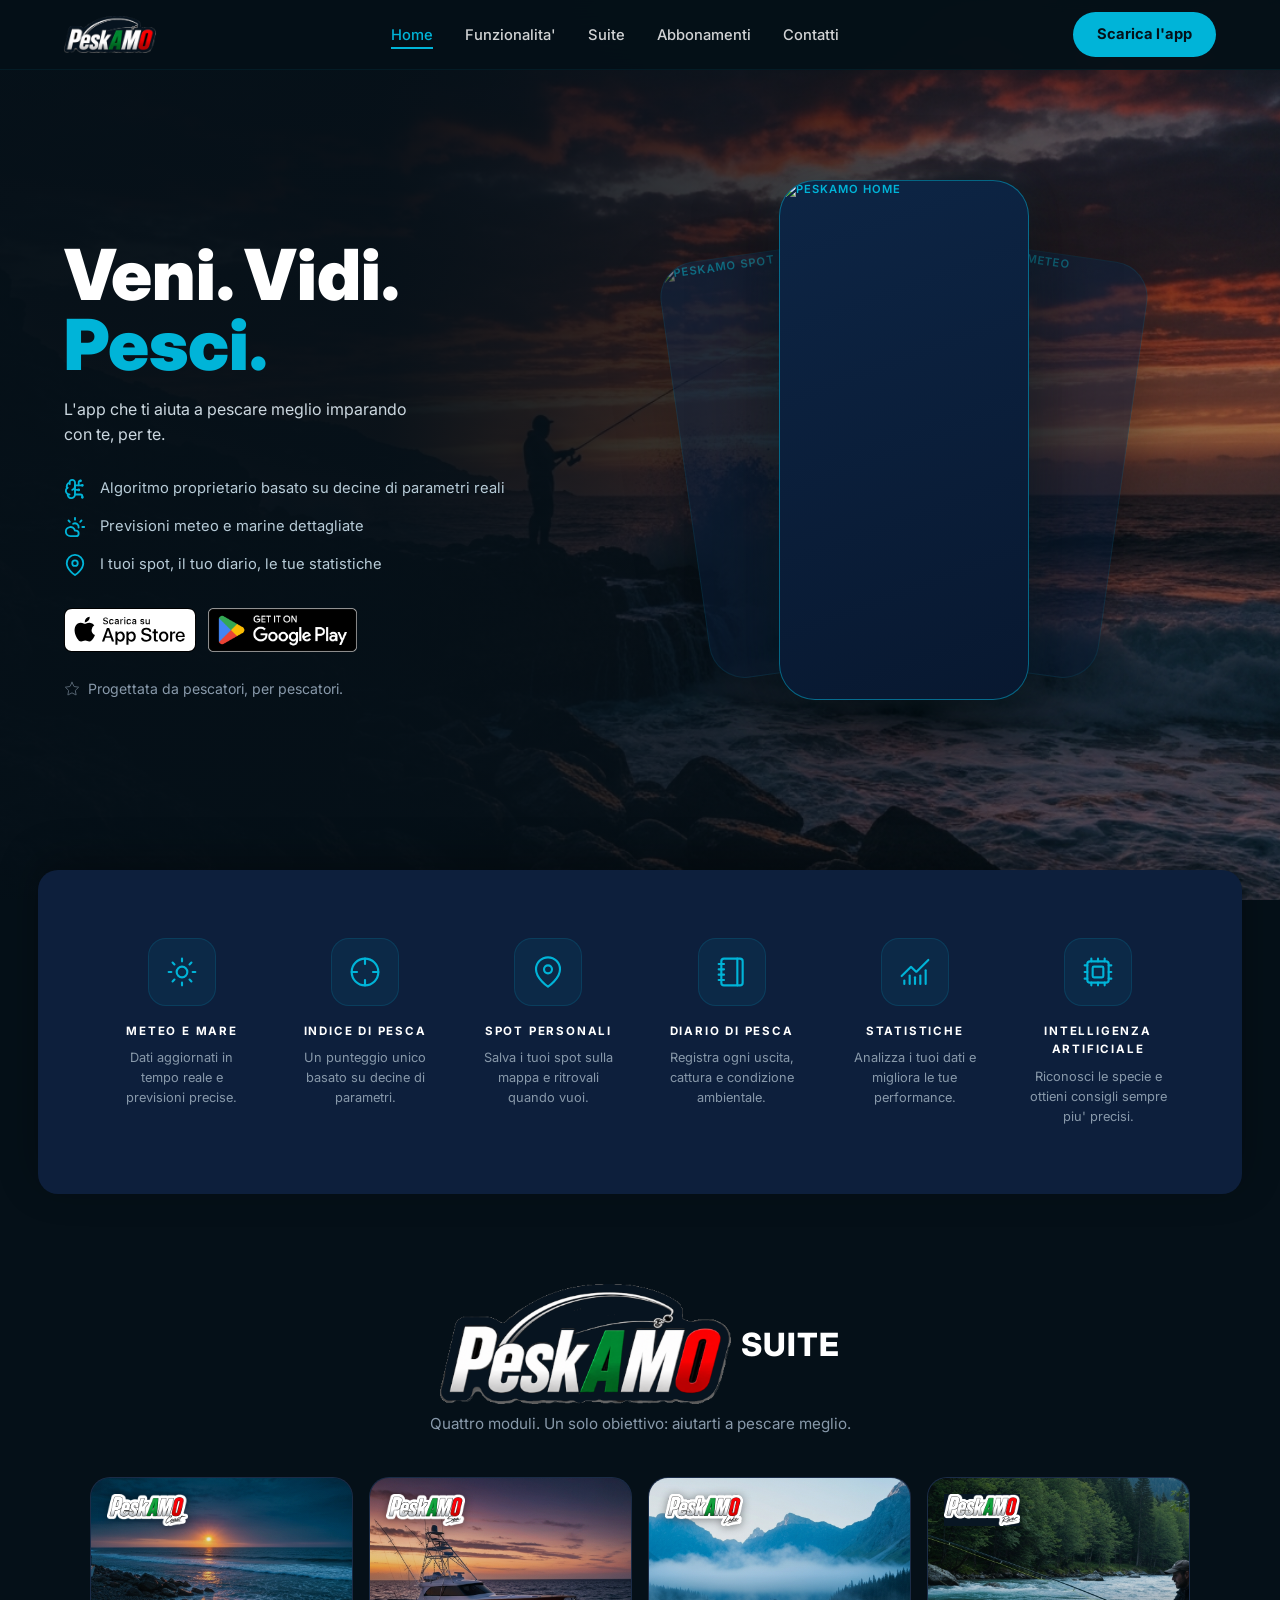
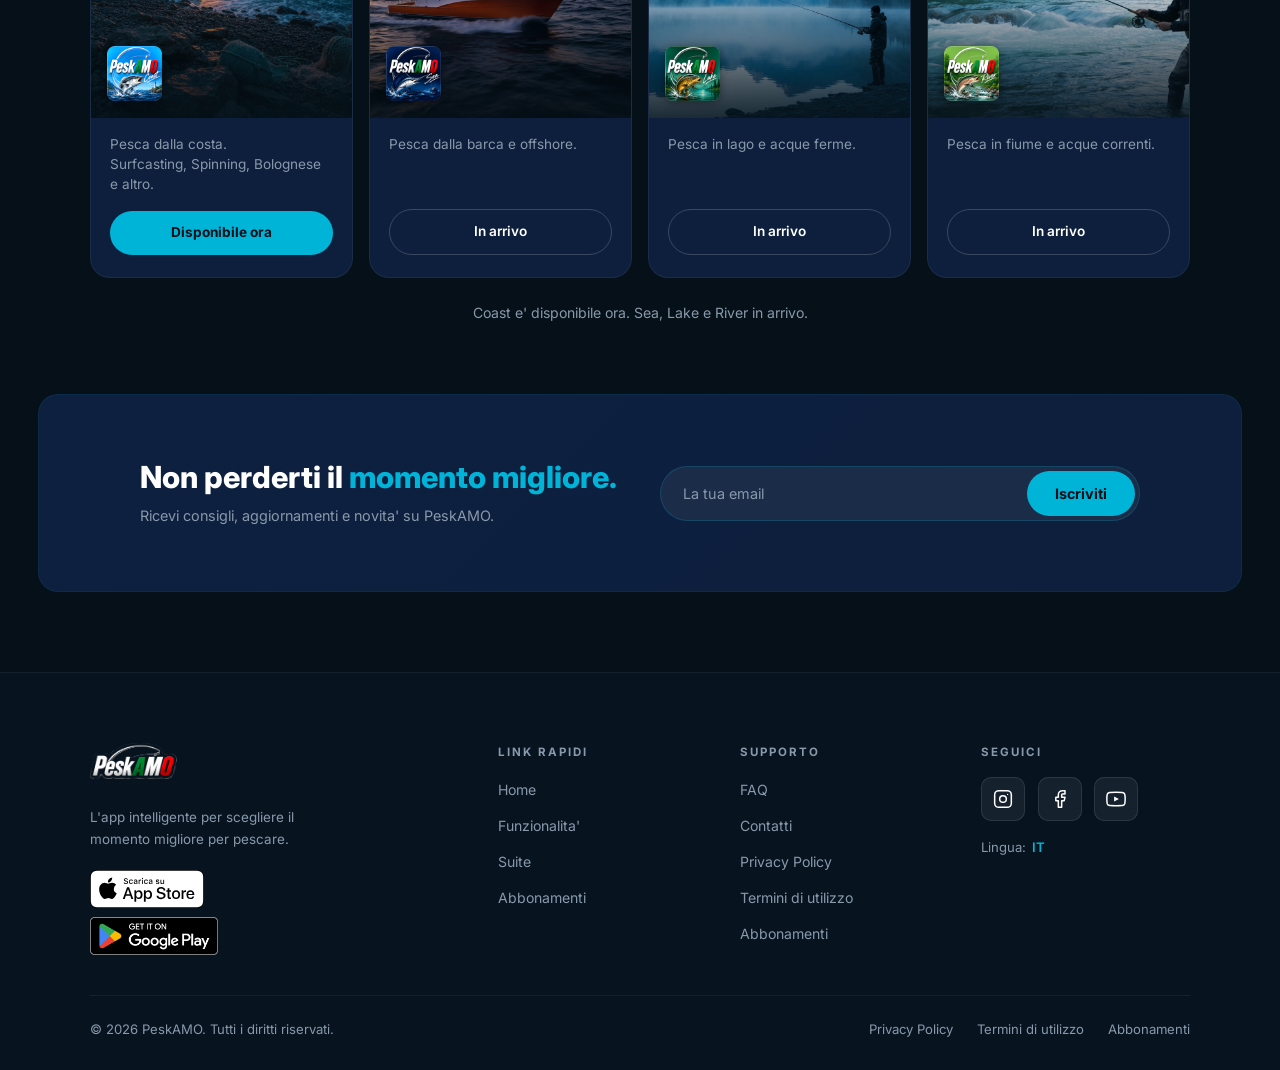
==== commit ffef74a4: "Update index.html" ====
--- a/index.html
+++ b/index.html
@@ -5,11 +5,11 @@
   <meta name="viewport" content="width=device-width, initial-scale=1.0" />
   <meta name="description" content="PeskAMO — L'app che ti aiuta a pescare meglio imparando con te, per te. Indice di pescosita', meteo marino, spot e diario." />
   <meta name="theme-color" content="#051018" />
-  <meta property="og:title" content="PeskAMO — Vedi. Pesca. Evolvi." />
+  <meta property="og:title" content="PeskAMO — Veni. Vidi. Pesci." />
   <meta property="og:description" content="L'app che ti aiuta a pescare meglio imparando con te, per te. Indice di pescosita', meteo marino, spot e diario." />
   <meta property="og:image" content="assets/og-image.jpg" />
   <meta property="og:url" content="https://www.peskamo.com" />
-  <title>PeskAMO — Vedi. Pesca. Evolvi.</title>
+  <title>PeskAMO — Veni. Vidi. Pesci.</title>
   <link rel="stylesheet" href="css/style.css" />
   <link rel="icon" type="image/png" href="assets/favicon.png" />
 </head>
@@ -49,7 +49,7 @@
   <!-- ══ HERO ══ -->
   <section id="hero">
     <div class="hero-content">
-      <h1>Vedi. Pesca. <span>Evolvi.</span></h1>
+      <h1>Veni. Vidi. <span>Pesci.</span></h1>
       <p class="hero-sub">L'app che ti aiuta a pescare meglio imparando con te, per te.</p>
       <ul class="hero-bullets">
         <li>
--- a/css/style.css
+++ b/css/style.css
@@ -42,7 +42,7 @@
 }
 nav.scrolled { background: rgba(5,16,24,0.99); border-color: rgba(0,180,216,0.15); }
 .nav-logo-wrap { display: flex; flex-direction: column; align-items: flex-start; text-decoration: none; }
-.nav-logo-wrap img { height: 38px; width: auto; object-fit: contain; display: block; }
+.nav-logo-wrap img { height: 120px; width: auto; object-fit: contain; display: block; }
 .nav-links { display: flex; gap: 2rem; list-style: none; align-items: center; }
 .nav-links a { color: rgba(255,255,255,0.82); text-decoration: none; font-size: 0.92rem; font-weight: 500; transition: color 0.2s; }
 .nav-links a:hover, .nav-links a.active { color: var(--primary); }
@@ -97,7 +97,7 @@
 #ecosistema { padding: 90px 5% 70px; background: var(--bg); scroll-margin-top: 70px; }
 .section-title { text-align: center; margin-bottom: 0.5rem; }
 .section-title-suite { display: flex; align-items: center; justify-content: center; gap: 0.6rem; margin-bottom: 0.5rem; }
-.section-title-suite img { height: 36px; width: auto; object-fit: contain; }
+.section-title-suite img { height: 120px; width: auto; object-fit: contain; }
 .section-title-suite .suite-label { font-size: clamp(1.6rem, 3vw, 2rem); font-weight: 800; letter-spacing: 1px; text-transform: uppercase; color: var(--white); }
 .section-title p { color: var(--text-muted); font-size: 0.95rem; margin-top: 0.5rem; text-align: center; }
 .eco-grid { display: grid; grid-template-columns: repeat(4, 1fr); gap: 1rem; max-width: 1100px; margin: 2.5rem auto 1.5rem; }
@@ -106,9 +106,9 @@
 .eco-img-real { height: 240px; background-size: cover; background-position: center; background-repeat: no-repeat; display: flex; flex-direction: column; align-items: flex-start; justify-content: space-between; padding: 1rem; position: relative; overflow: hidden; }
 .eco-img-real::before { content: ''; position: absolute; inset: 0; background: linear-gradient(to top, rgba(5,16,24,0.85) 0%, rgba(5,16,24,0.1) 60%); z-index: 1; }
 .eco-img-top { position: relative; z-index: 2; display: flex; align-items: center; }
-.eco-img-top img { height: 32px; width: auto; object-fit: contain; filter: brightness(1.1) drop-shadow(0 1px 4px rgba(0,0,0,0.4)); }
-.eco-img-bottom { position: relative; z-index: 2; display: flex; align-items: center; }
-.eco-img-bottom img { height: 28px; width: auto; object-fit: contain; filter: brightness(1.1) drop-shadow(0 1px 4px rgba(0,0,0,0.4)); }
+.eco-img-top img { height: 120px; width: auto; object-fit: contain; filter: brightness(1.1) drop-shadow(0 1px 4px rgba(0,0,0,0.4)); }
+.eco-img-bottom { position: relative; z-index: 2; display: flex; align-items: center; min-height: 56px; }
+.eco-img-bottom img { height: 55px; width: auto; object-fit: contain; filter: brightness(1.1) drop-shadow(0 1px 4px rgba(0,0,0,0.4)); }
 .eco-card-body { padding: 1rem 1.2rem 1.4rem; flex: 1; display: flex; flex-direction: column; }
 .eco-card-body p { font-size: 0.85rem; color: var(--text-muted); margin-bottom: 1rem; flex: 1; line-height: 1.5; }
 .btn-available { background: var(--primary); color: #051018; font-weight: 700; padding: 11px; border-radius: 50px; text-align: center; text-decoration: none; font-size: 0.85rem; display: block; transition: opacity 0.2s; }
@@ -140,7 +140,7 @@
 .footer-col ul li a { color: var(--text-muted); text-decoration: none; font-size: 0.88rem; transition: color 0.2s; }
 .footer-col ul li a:hover { color: var(--primary); }
 .footer-logo { display: flex; flex-direction: column; align-items: flex-start; }
-.footer-logo-img { height: 36px; width: auto; object-fit: contain; margin-bottom: 0.5rem; }
+.footer-logo-img { height: 120px; width: auto; object-fit: contain; margin-bottom: 0.5rem; }
 .footer-desc { font-size: 0.84rem; color: var(--text-muted); margin-top: 0.8rem; max-width: 210px; line-height: 1.6; }
 .footer-badges { display: flex; flex-direction: column; gap: 0.6rem; margin-top: 1.2rem; }
 .footer-badges .badge-official img { height: 38px; width: auto; display: block; }
@@ -249,8 +249,7 @@
 }
 .eco-img-top { position: relative; z-index: 2; display: flex; align-items: center; }
 .eco-img-top img { height: 32px; width: auto; object-fit: contain; filter: brightness(1.1) drop-shadow(0 1px 4px rgba(0,0,0,0.4)); }
-.eco-img-bottom { position: relative; z-index: 2; display: flex; align-items: center; }
-.eco-img-bottom img { height: 28px; width: auto; object-fit: contain; filter: brightness(1.1) drop-shadow(0 1px 4px rgba(0,0,0,0.4)); }
+
 
 /* ══ NAVBAR LOGO IMG ══ */
 .nav-logo-wrap img { height: 38px; width: auto; object-fit: contain; display: block; }
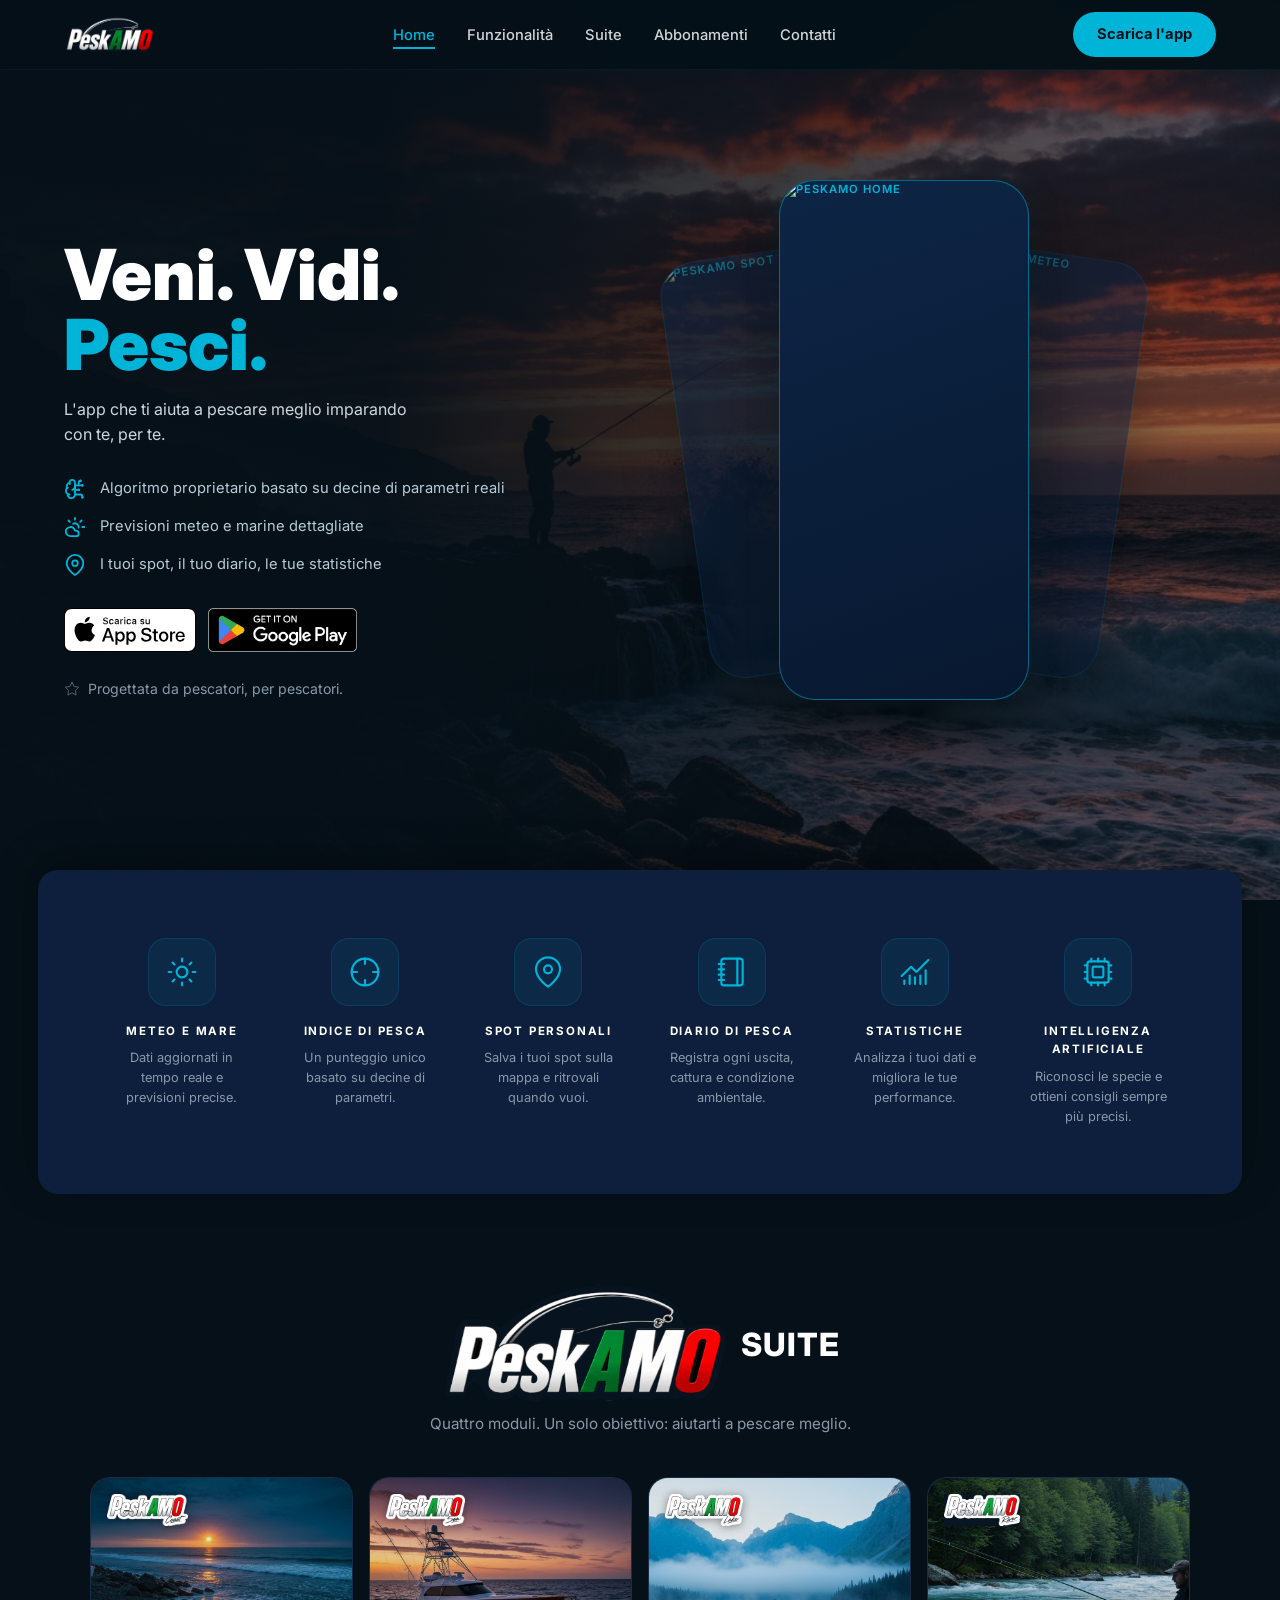
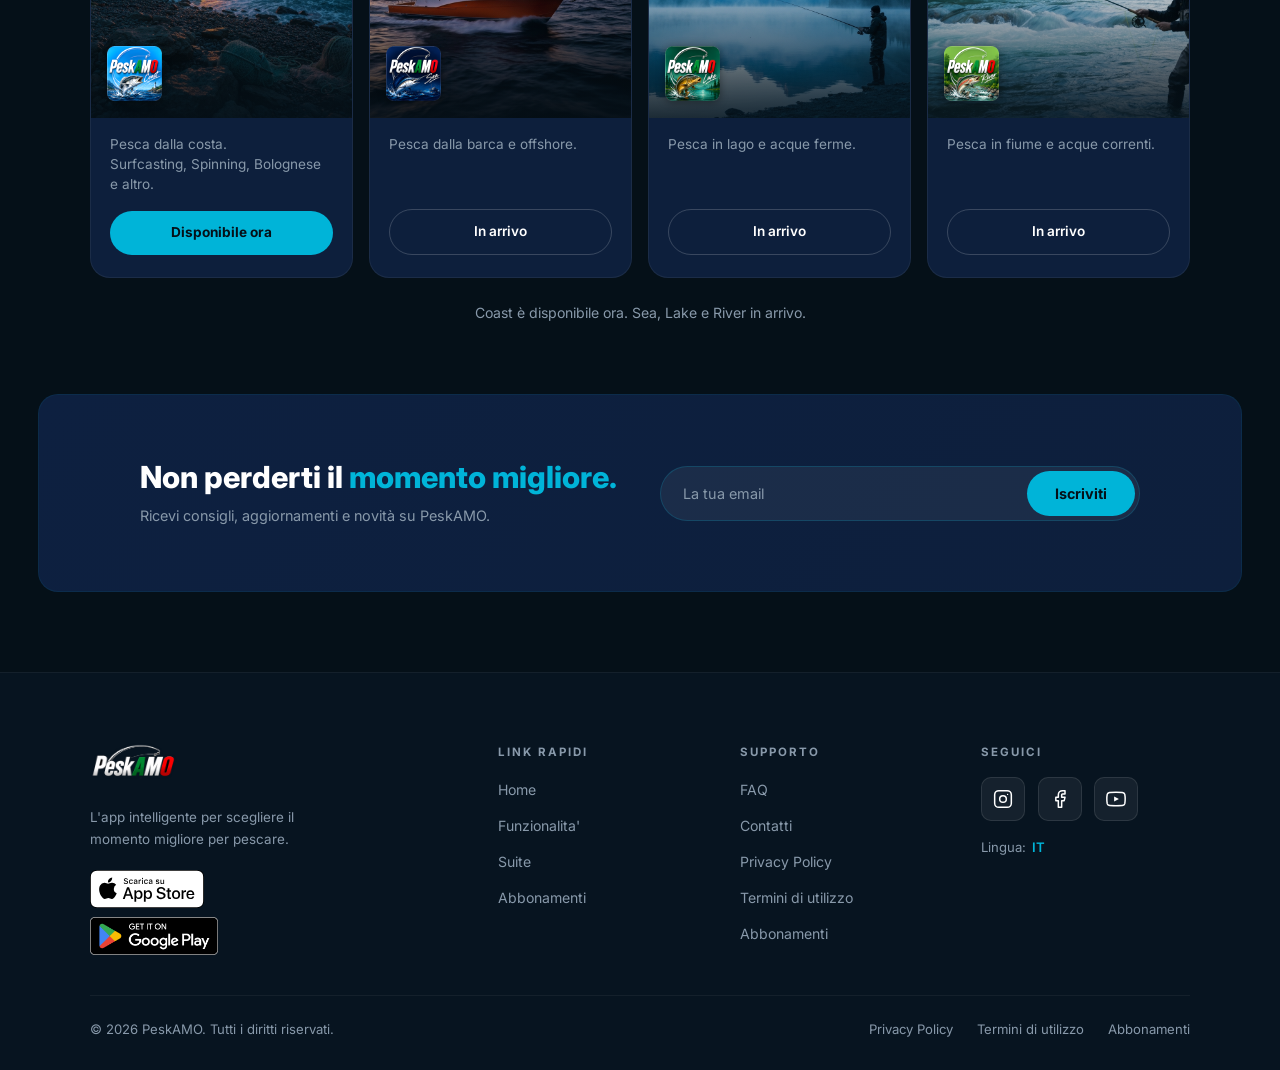
==== commit 449a7f17: "Fix apostrofi e caratteri speciali" ====
--- a/index.html
+++ b/index.html
@@ -3,10 +3,10 @@
 <head>
   <meta charset="UTF-8" />
   <meta name="viewport" content="width=device-width, initial-scale=1.0" />
-  <meta name="description" content="PeskAMO — L'app che ti aiuta a pescare meglio imparando con te, per te. Indice di pescosita', meteo marino, spot e diario." />
+  <meta name="description" content="PeskAMO — L'app che ti aiuta a pescare meglio imparando con te, per te. Indice di pescosità, meteo marino, spot e diario." />
   <meta name="theme-color" content="#051018" />
   <meta property="og:title" content="PeskAMO — Veni. Vidi. Pesci." />
-  <meta property="og:description" content="L'app che ti aiuta a pescare meglio imparando con te, per te. Indice di pescosita', meteo marino, spot e diario." />
+  <meta property="og:description" content="L'app che ti aiuta a pescare meglio imparando con te, per te. Indice di pescosità, meteo marino, spot e diario." />
   <meta property="og:image" content="assets/og-image.jpg" />
   <meta property="og:url" content="https://www.peskamo.com" />
   <title>PeskAMO — Veni. Vidi. Pesci.</title>
@@ -22,7 +22,7 @@
     </a>
     <ul class="nav-links" id="navLinks">
       <li><a href="#hero" class="active">Home</a></li>
-      <li><a href="#features">Funzionalita'</a></li>
+      <li><a href="#features">Funzionalità</a></li>
       <li><a href="#ecosistema">Suite</a></li>
       <li><a href="abbonamenti.html">Abbonamenti</a></li>
       <li><a href="#contatti">Contatti</a></li>
@@ -223,7 +223,7 @@
           </svg>
         </div>
         <h3>Intelligenza Artificiale</h3>
-        <p>Riconosci le specie e ottieni consigli sempre piu' precisi.</p>
+        <p>Riconosci le specie e ottieni consigli sempre più precisi.</p>
       </div>
 
     </div>
@@ -304,7 +304,7 @@
       </div>
 
     </div>
-    <p class="eco-note">Coast e' disponibile ora. Sea, Lake e River in arrivo.</p>
+    <p class="eco-note">Coast è disponibile ora. Sea, Lake e River in arrivo.</p>
   </section>
 
   <!-- ══ NEWSLETTER ══ -->
@@ -312,7 +312,7 @@
     <div class="newsletter-inner">
       <div class="newsletter-text">
         <h2>Non perderti il <span>momento migliore.</span></h2>
-        <p>Ricevi consigli, aggiornamenti e novita' su PeskAMO.</p>
+        <p>Ricevi consigli, aggiornamenti e novità su PeskAMO.</p>
       </div>
       <form class="newsletter-form"
             action="https://formspree.io/f/xvzyrgvj"
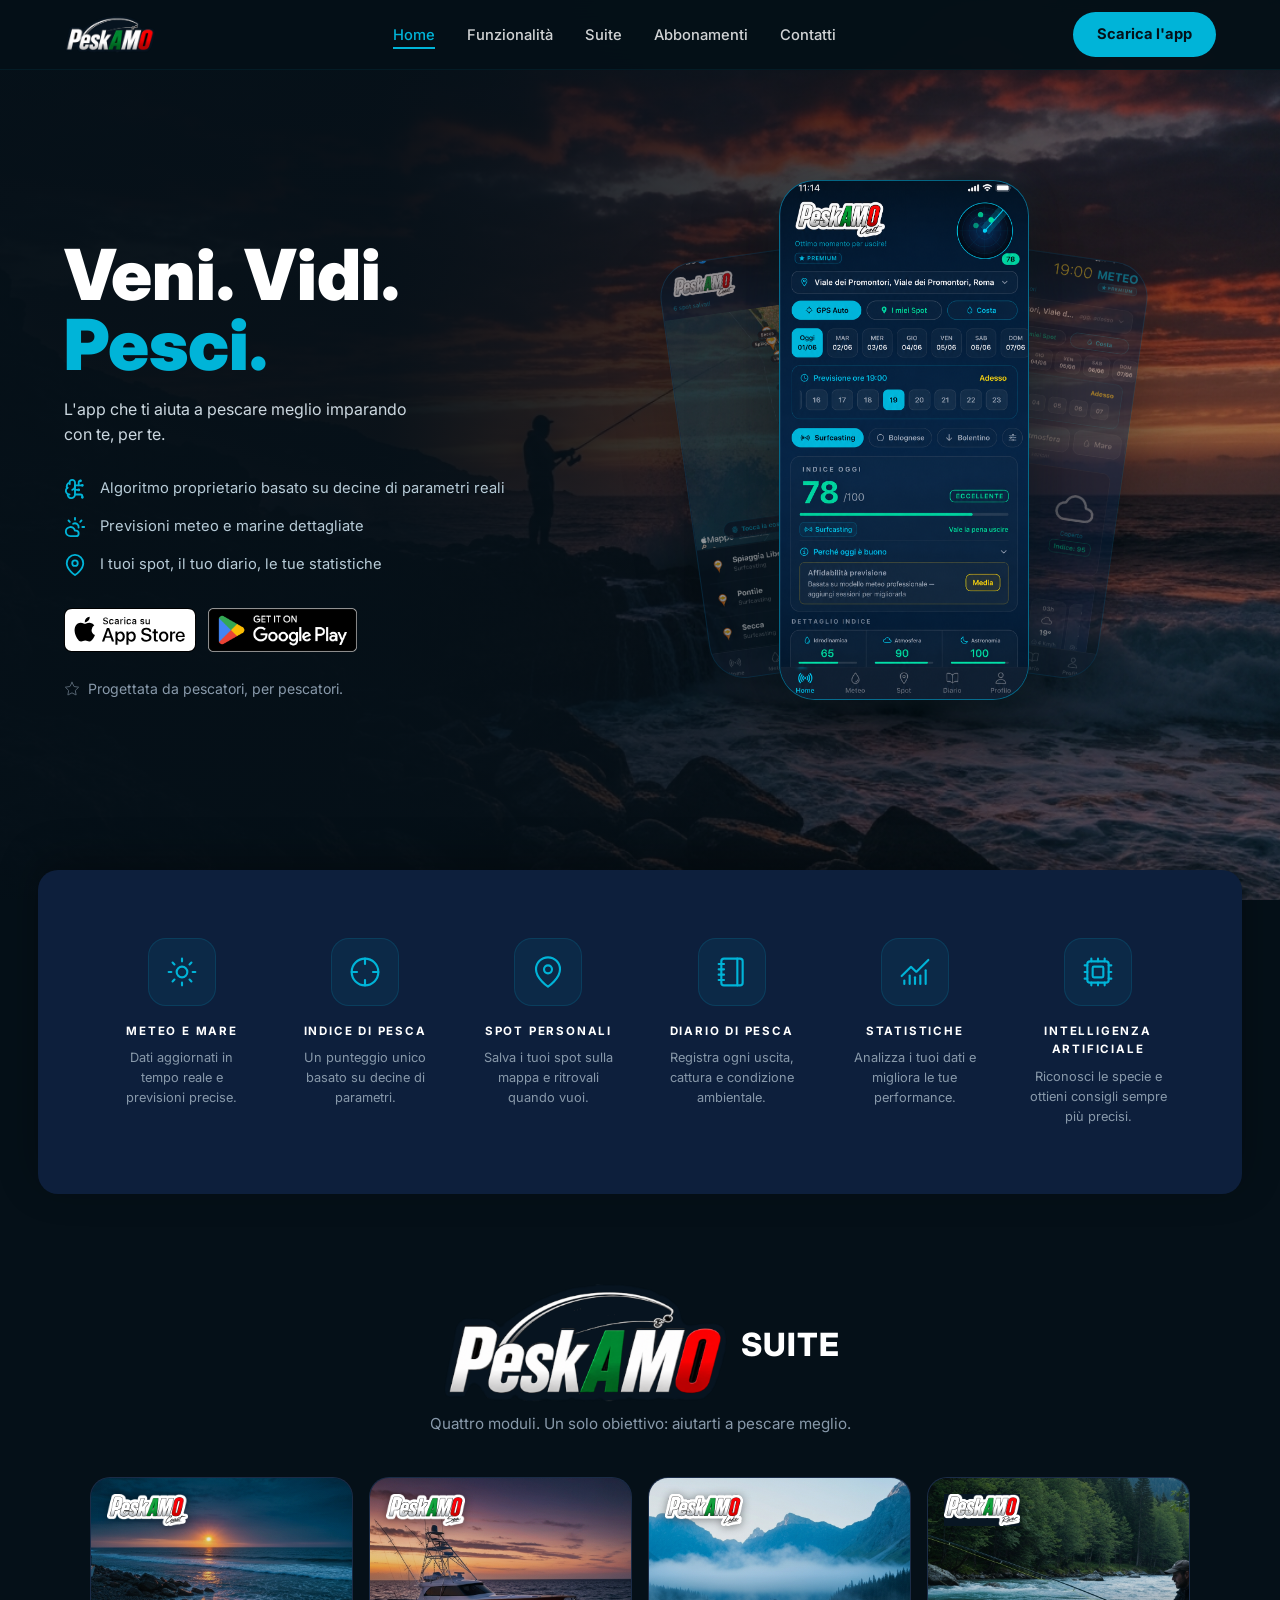
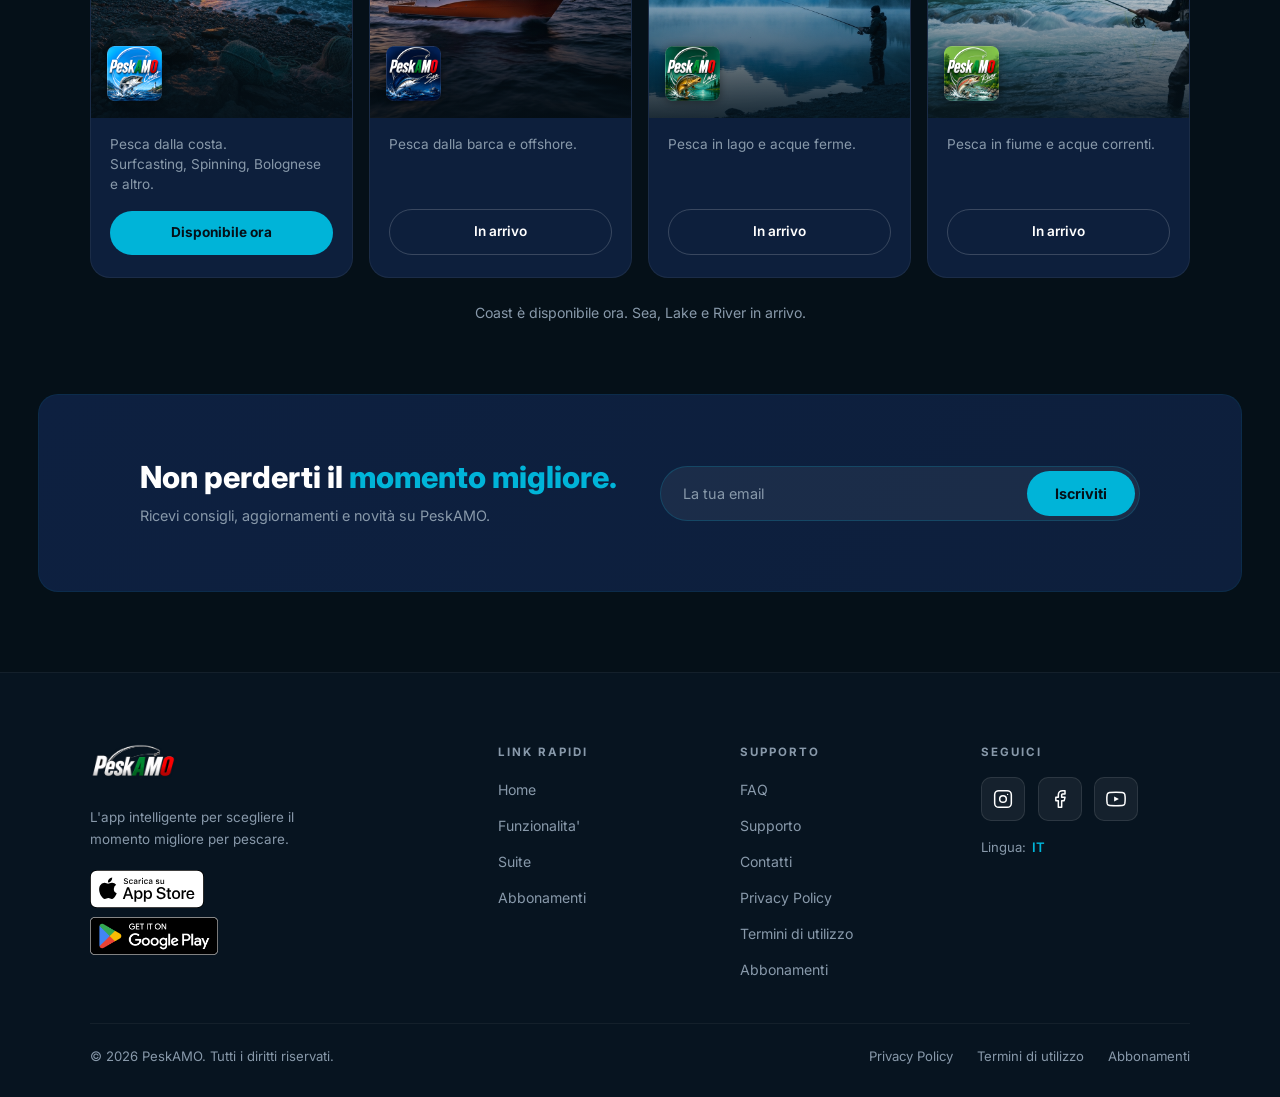
==== commit 7570fe4a: "Aggiungi pagina supporto e aggiorna footer con link support.html" ====
--- a/index.html
+++ b/index.html
@@ -349,16 +349,22 @@
           <li><a href="abbonamenti.html">Abbonamenti</a></li>
         </ul>
       </div>
-      <div class="footer-col">
-        <h4>Supporto</h4>
-        <ul>
-          <li><a href="faq.html">FAQ</a></li>
-          <li><a href="mailto:support@peskamo.it">Contatti</a></li>
-          <li><a href="privacy.html">Privacy Policy</a></li>
-          <li><a href="termini.html">Termini di utilizzo</a></li>
-          <li><a href="abbonamenti.html">Abbonamenti</a></li>
-        </ul>
-      </div>
+
+      
+ <div class="footer-col">
+  <h4>Supporto</h4>
+  <ul>
+    <li><a href="faq.html">FAQ</a></li>
+    <li><a href="support.html">Supporto</a></li>
+    <li><a href="mailto:support@peskamo.it">Contatti</a></li>
+    <li><a href="privacy.html">Privacy Policy</a></li>
+    <li><a href="termini.html">Termini di utilizzo</a></li>
+    <li><a href="abbonamenti.html">Abbonamenti</a></li>
+  </ul>
+</div>
+
+
+
       <div class="footer-col">
         <h4>Seguici</h4>
         <div class="social-icons">
